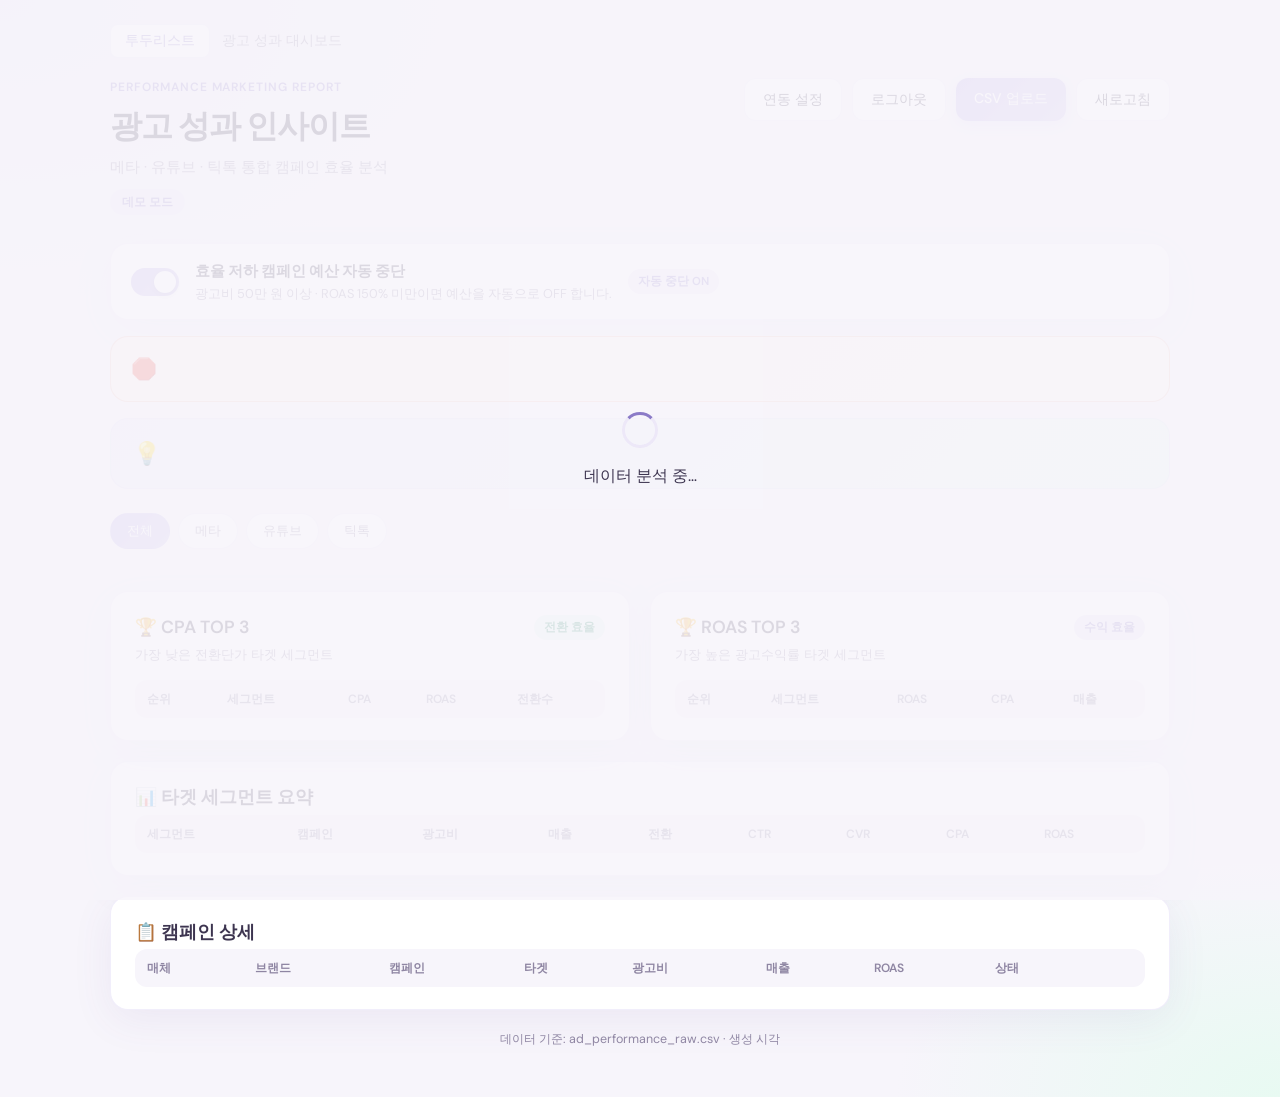
==== ads.html @ 31df9a45 "Add team-internal deployment: auth, single-server hosting, scheduler - Team password login and sessi" ====
<!DOCTYPE html>
<html lang="ko">
<head>
  <meta charset="UTF-8">
  <meta name="viewport" content="width=device-width, initial-scale=1.0">
  <title>광고 성과 대시보드</title>
  <link rel="preconnect" href="https://fonts.googleapis.com">
  <link rel="preconnect" href="https://fonts.gstatic.com" crossorigin>
  <link href="https://fonts.googleapis.com/css2?family=DM+Sans:ital,opsz,wght@0,9..40,400;0,9..40,500;0,9..40,600;0,9..40,700;1,9..40,400&display=swap" rel="stylesheet">
  <link rel="stylesheet" href="nav.css">
  <link rel="stylesheet" href="ads.css">
</head>
<body>
  <div class="dashboard">
    <nav class="top-nav">
      <a href="index.html" class="nav-link">투두리스트</a>
      <span class="nav-current">광고 성과 대시보드</span>
    </nav>

    <header class="dash-header">
      <div>
        <p class="eyebrow">Performance Marketing Report</p>
        <h1>광고 성과 인사이트</h1>
        <p class="subtitle">메타 · 유튜브 · 틱톡 통합 캠페인 효율 분석</p>
        <p class="mode-badge" id="mode-badge">데모 모드</p>
      </div>
      <div class="header-actions">
        <a href="connect.html" class="refresh-btn connect-link">연동 설정</a>
        <button type="button" class="refresh-btn" id="logout-btn">로그아웃</button>
        <label class="upload-btn">
          CSV 업로드
          <input type="file" id="csv-upload" accept=".csv" hidden>
        </label>
        <button type="button" class="refresh-btn" id="refresh-btn">새로고침</button>
      </div>
    </header>

    <section class="auto-cutoff-bar">
      <label class="toggle" title="효율 저하 캠페인 예산 자동 중단">
        <input type="checkbox" id="auto-cutoff-toggle" checked>
        <span class="toggle-slider"></span>
      </label>
      <div class="auto-cutoff-copy">
        <strong>효율 저하 캠페인 예산 자동 중단</strong>
        <p>광고비 50만 원 이상 · ROAS 150% 미만이면 예산을 자동으로 OFF 합니다.</p>
      </div>
      <span class="badge badge-accent" id="auto-cutoff-status">자동 중단 ON</span>
    </section>

    <section class="auto-pause-banner" id="auto-pause-banner" hidden>
      <span class="auto-pause-icon">🛑</span>
      <div>
        <strong id="auto-pause-title"></strong>
        <p id="auto-pause-desc"></p>
      </div>
    </section>

    <section class="summary-banner" id="summary-banner" hidden>
      <span class="summary-icon">💡</span>
      <p id="summary-text"></p>
    </section>

    <section class="platform-filters" id="platform-filters">
      <button class="platform-btn active" data-platform="all">전체</button>
      <button class="platform-btn" data-platform="meta">메타</button>
      <button class="platform-btn" data-platform="youtube">유튜브</button>
      <button class="platform-btn" data-platform="tiktok">틱톡</button>
    </section>

    <section class="kpi-grid" id="kpi-grid"></section>

    <section class="panel warning-panel" id="warning-panel" hidden>
      <div class="panel-head">
        <h2>⚠️ 예산 낭비 경고</h2>
        <span class="badge badge-warn" id="warning-count"></span>
      </div>
      <p class="panel-desc">광고비 50만 원 이상 · ROAS 150% 미만 캠페인</p>
      <div class="table-wrap">
        <table id="warning-table">
          <thead>
            <tr>
              <th>매체</th>
              <th>브랜드</th>
              <th>캠페인</th>
              <th>타겟</th>
              <th>광고비</th>
              <th>ROAS</th>
              <th>상태</th>
            </tr>
          </thead>
          <tbody></tbody>
        </table>
      </div>
    </section>

    <div class="two-col">
      <section class="panel">
        <div class="panel-head">
          <h2>🏆 CPA TOP 3</h2>
          <span class="badge badge-mint">전환 효율</span>
        </div>
        <p class="panel-desc">가장 낮은 전환단가 타겟 세그먼트</p>
        <div class="table-wrap">
          <table id="top-cpa-table">
            <thead>
              <tr>
                <th>순위</th>
                <th>세그먼트</th>
                <th>CPA</th>
                <th>ROAS</th>
                <th>전환수</th>
              </tr>
            </thead>
            <tbody></tbody>
          </table>
        </div>
      </section>

      <section class="panel">
        <div class="panel-head">
          <h2>🏆 ROAS TOP 3</h2>
          <span class="badge badge-accent">수익 효율</span>
        </div>
        <p class="panel-desc">가장 높은 광고수익률 타겟 세그먼트</p>
        <div class="table-wrap">
          <table id="top-roas-table">
            <thead>
              <tr>
                <th>순위</th>
                <th>세그먼트</th>
                <th>ROAS</th>
                <th>CPA</th>
                <th>매출</th>
              </tr>
            </thead>
            <tbody></tbody>
          </table>
        </div>
      </section>
    </div>

    <section class="panel">
      <div class="panel-head">
        <h2>📊 타겟 세그먼트 요약</h2>
      </div>
      <div class="table-wrap">
        <table id="segment-table">
          <thead>
            <tr>
              <th>세그먼트</th>
              <th>캠페인</th>
              <th>광고비</th>
              <th>매출</th>
              <th>전환</th>
              <th>CTR</th>
              <th>CVR</th>
              <th>CPA</th>
              <th>ROAS</th>
            </tr>
          </thead>
          <tbody></tbody>
        </table>
      </div>
    </section>

    <section class="panel">
      <div class="panel-head">
        <h2>📋 캠페인 상세</h2>
        <span class="panel-meta" id="campaign-count"></span>
      </div>
      <div class="table-wrap">
        <table id="campaign-table">
          <thead>
            <tr>
              <th>매체</th>
              <th>브랜드</th>
              <th>캠페인</th>
              <th>타겟</th>
              <th>광고비</th>
              <th>매출</th>
              <th>ROAS</th>
              <th>상태</th>
              <th></th>
            </tr>
          </thead>
          <tbody></tbody>
        </table>
      </div>
    </section>

    <footer class="dash-footer">
      <p>데이터 기준: <span id="data-source">ad_performance_raw.csv</span> · 생성 시각 <span id="generated-at"></span></p>
    </footer>
  </div>

  <div class="loading" id="loading">
    <div class="spinner"></div>
    <p>데이터 분석 중…</p>
  </div>

  <script src="team-auth.js"></script>
  <script src="ads.js"></script>
</body>
</html>
---- nav.css ----
.top-nav {
  display: flex;
  align-items: center;
  gap: 12px;
  margin-bottom: 20px;
  font-size: 0.85rem;
}

.nav-link {
  color: #8b7bc7;
  text-decoration: none;
  padding: 6px 14px;
  border-radius: 8px;
  background: #ffffff;
  border: 1px solid rgba(184, 169, 232, 0.22);
  transition: background 0.2s;
  white-space: nowrap;
}

.nav-link:hover {
  background: #ede8f8;
}

.nav-current {
  color: #8f86a3;
  white-space: nowrap;
}
---- ads.css ----
*,
*::before,
*::after {
  box-sizing: border-box;
  margin: 0;
  padding: 0;
}

:root {
  --bg: #f7f5fb;
  --surface: #ffffff;
  --text: #3d3550;
  --text-muted: #8f86a3;
  --accent: #b8a9e8;
  --accent-deep: #8b7bc7;
  --accent-soft: #ede8f8;
  --mint: #7fd4b0;
  --mint-soft: #e8faf2;
  --rose: #e8a0b4;
  --rose-soft: #fdf0f4;
  --peach: #ffc9a8;
  --warn: #e07a5f;
  --warn-soft: #fff0eb;
  --border: rgba(184, 169, 232, 0.2);
  --shadow: 0 10px 40px rgba(100, 80, 150, 0.08);
  --radius: 18px;
  --radius-sm: 12px;
}

body {
  font-family: "DM Sans", system-ui, sans-serif;
  background: var(--bg);
  background-image:
    radial-gradient(ellipse 70% 50% at 0% 0%, var(--accent-soft) 0%, transparent 55%),
    radial-gradient(ellipse 60% 45% at 100% 100%, var(--mint-soft) 0%, transparent 50%);
  color: var(--text);
  min-height: 100dvh;
  line-height: 1.5;
}

.dashboard {
  max-width: 1100px;
  margin: 0 auto;
  padding: 24px 20px 48px;
}

.dash-header {
  display: flex;
  align-items: flex-start;
  justify-content: space-between;
  gap: 20px;
  margin-bottom: 28px;
  flex-wrap: wrap;
}

.eyebrow {
  font-size: 0.75rem;
  font-weight: 600;
  letter-spacing: 0.08em;
  text-transform: uppercase;
  color: var(--accent-deep);
  margin-bottom: 6px;
}

.dash-header h1 {
  font-size: 2rem;
  font-weight: 700;
  letter-spacing: -0.03em;
}

.subtitle {
  margin-top: 6px;
  color: var(--text-muted);
  font-size: 0.95rem;
}

.mode-badge {
  display: inline-block;
  margin-top: 10px;
  font-size: 0.75rem;
  font-weight: 600;
  padding: 4px 12px;
  border-radius: 20px;
  background: var(--accent-soft);
  color: var(--accent-deep);
}

.mode-badge.live {
  background: var(--mint-soft);
  color: #2d8f6a;
}

.platform-filters {
  display: flex;
  gap: 8px;
  flex-wrap: wrap;
  margin-bottom: 18px;
}

.platform-btn {
  padding: 8px 16px;
  border: 1px solid var(--border);
  border-radius: 20px;
  background: var(--surface);
  font-family: inherit;
  font-size: 0.82rem;
  font-weight: 500;
  color: var(--text-muted);
  cursor: pointer;
  transition: all 0.2s;
}

.platform-btn:hover {
  border-color: var(--accent);
  color: var(--text);
}

.platform-btn.active {
  background: linear-gradient(135deg, var(--accent) 0%, #c9bdf0 100%);
  color: #fff;
  border-color: transparent;
}

.platform-tag {
  display: inline-block;
  font-size: 0.7rem;
  font-weight: 600;
  padding: 3px 8px;
  border-radius: 6px;
  white-space: nowrap;
}

.platform-tag.meta { background: #e8f0ff; color: #4267b2; }
.platform-tag.youtube { background: #ffe8e8; color: #cc0000; }
.platform-tag.tiktok { background: #f0f0f0; color: #010101; }

.header-actions {
  display: flex;
  gap: 10px;
  flex-shrink: 0;
}

.upload-btn,
.refresh-btn {
  padding: 10px 18px;
  border-radius: var(--radius-sm);
  font-family: inherit;
  font-size: 0.875rem;
  font-weight: 500;
  cursor: pointer;
  border: 1px solid var(--border);
  transition: transform 0.2s, box-shadow 0.2s;
}

.upload-btn {
  background: linear-gradient(135deg, var(--accent) 0%, #c9bdf0 100%);
  color: #fff;
  border: none;
  box-shadow: 0 4px 14px rgba(184, 169, 232, 0.35);
}

.refresh-btn {
  background: var(--surface);
  color: var(--text);
}

.connect-link {
  text-decoration: none;
  display: inline-flex;
  align-items: center;
}

.upload-btn:hover,
.refresh-btn:hover {
  transform: translateY(-1px);
}

.auto-cutoff-bar {
  display: flex;
  align-items: center;
  gap: 16px;
  background: var(--surface);
  border: 1px solid var(--border);
  border-radius: var(--radius);
  padding: 16px 20px;
  margin-bottom: 16px;
  box-shadow: var(--shadow);
  flex-wrap: wrap;
}

.auto-cutoff-copy strong {
  display: block;
  font-size: 0.92rem;
  margin-bottom: 2px;
}

.auto-cutoff-copy p {
  font-size: 0.8rem;
  color: var(--text-muted);
}

.toggle {
  position: relative;
  display: inline-block;
  width: 48px;
  height: 28px;
  flex-shrink: 0;
}

.toggle input {
  opacity: 0;
  width: 0;
  height: 0;
}

.toggle-slider {
  position: absolute;
  inset: 0;
  background: #d8d2e8;
  border-radius: 28px;
  cursor: pointer;
  transition: background 0.2s;
}

.toggle-slider::before {
  content: "";
  position: absolute;
  width: 22px;
  height: 22px;
  left: 3px;
  bottom: 3px;
  background: #fff;
  border-radius: 50%;
  transition: transform 0.2s;
  box-shadow: 0 2px 6px rgba(0, 0, 0, 0.12);
}

.toggle input:checked + .toggle-slider {
  background: linear-gradient(135deg, var(--accent) 0%, #c9bdf0 100%);
}

.toggle input:checked + .toggle-slider::before {
  transform: translateX(20px);
}

.auto-pause-banner {
  display: flex;
  align-items: flex-start;
  gap: 14px;
  background: linear-gradient(135deg, var(--warn-soft) 0%, #fff8f5 100%);
  border: 1px solid rgba(224, 122, 95, 0.35);
  border-radius: var(--radius);
  padding: 16px 20px;
  margin-bottom: 16px;
}

.auto-pause-icon {
  font-size: 1.3rem;
  flex-shrink: 0;
}

.auto-pause-banner strong {
  display: block;
  font-size: 0.92rem;
  color: var(--warn);
  margin-bottom: 4px;
}

.auto-pause-banner p {
  font-size: 0.82rem;
  color: var(--text-muted);
}

.auto-pause-banner--ok {
  background: linear-gradient(135deg, var(--mint-soft) 0%, #f5fffb 100%);
  border-color: rgba(127, 212, 176, 0.4);
}

.auto-pause-banner--ok strong {
  color: #2d8f6a;
}

.auto-pause-banner--off {
  background: var(--surface);
  border-color: var(--border);
}

.auto-pause-banner--off strong {
  color: var(--text-muted);
}

.status-badge {
  display: inline-block;
  font-size: 0.72rem;
  font-weight: 600;
  padding: 4px 10px;
  border-radius: 20px;
  white-space: nowrap;
}

.status-badge.active {
  background: var(--mint-soft);
  color: #2d8f6a;
}

.status-badge.paused {
  background: var(--warn-soft);
  color: var(--warn);
}

tr.row-paused {
  opacity: 0.72;
  background: rgba(255, 240, 235, 0.5);
}

tr.row-paused td {
  text-decoration: line-through;
  text-decoration-color: rgba(224, 122, 95, 0.4);
}

tr.row-paused td:last-child,
tr.row-paused td:nth-last-child(2) {
  text-decoration: none;
}

.resume-btn {
  padding: 5px 10px;
  border: 1px solid var(--border);
  border-radius: 8px;
  background: var(--surface);
  font-family: inherit;
  font-size: 0.72rem;
  color: var(--accent-deep);
  cursor: pointer;
  white-space: nowrap;
}

.resume-btn:hover {
  background: var(--accent-soft);
}

.kpi-sub {
  font-size: 0.72rem;
  color: var(--text-muted);
  margin-top: 4px;
  font-weight: 400;
}

.summary-banner {
  display: flex;
  align-items: flex-start;
  gap: 14px;
  background: linear-gradient(135deg, var(--accent-soft) 0%, var(--mint-soft) 100%);
  border: 1px solid var(--border);
  border-radius: var(--radius);
  padding: 18px 22px;
  margin-bottom: 24px;
}

.summary-icon {
  font-size: 1.4rem;
  flex-shrink: 0;
}

#summary-text {
  font-size: 0.95rem;
  font-weight: 500;
}

.kpi-grid {
  display: grid;
  grid-template-columns: repeat(auto-fit, minmax(200px, 1fr));
  gap: 14px;
  margin-bottom: 24px;
}

.kpi-card {
  background: var(--surface);
  border: 1px solid var(--border);
  border-radius: var(--radius);
  padding: 20px 22px;
  box-shadow: var(--shadow);
}

.kpi-label {
  font-size: 0.8rem;
  color: var(--text-muted);
  margin-bottom: 6px;
}

.kpi-value {
  font-size: 1.55rem;
  font-weight: 700;
  letter-spacing: -0.02em;
}

.kpi-card.accent .kpi-value { color: var(--accent-deep); }
.kpi-card.mint .kpi-value { color: #3da882; }
.kpi-card.rose .kpi-value { color: #c76b85; }

.panel {
  background: var(--surface);
  border: 1px solid var(--border);
  border-radius: var(--radius);
  padding: 22px 24px;
  margin-bottom: 20px;
  box-shadow: var(--shadow);
}

.warning-panel {
  border-color: rgba(224, 122, 95, 0.3);
  background: linear-gradient(180deg, var(--warn-soft) 0%, var(--surface) 40%);
}

.panel-head {
  display: flex;
  align-items: center;
  justify-content: space-between;
  gap: 12px;
  margin-bottom: 4px;
}

.panel-head h2 {
  font-size: 1.1rem;
  font-weight: 600;
}

.panel-desc {
  font-size: 0.82rem;
  color: var(--text-muted);
  margin-bottom: 16px;
}

.panel-meta {
  font-size: 0.8rem;
  color: var(--text-muted);
}

.badge {
  font-size: 0.72rem;
  font-weight: 600;
  padding: 4px 10px;
  border-radius: 20px;
}

.badge-warn {
  background: var(--warn-soft);
  color: var(--warn);
}

.badge-mint {
  background: var(--mint-soft);
  color: #2d8f6a;
}

.badge-accent {
  background: var(--accent-soft);
  color: var(--accent-deep);
}

.two-col {
  display: grid;
  grid-template-columns: 1fr 1fr;
  gap: 20px;
}

.table-wrap {
  overflow-x: auto;
  border-radius: var(--radius-sm);
}

table {
  width: 100%;
  border-collapse: collapse;
  font-size: 0.85rem;
}

thead th {
  text-align: left;
  padding: 10px 12px;
  background: var(--bg);
  color: var(--text-muted);
  font-weight: 600;
  font-size: 0.75rem;
  white-space: nowrap;
}

tbody td {
  padding: 11px 12px;
  border-top: 1px solid var(--border);
  white-space: nowrap;
}

tbody tr:hover {
  background: rgba(237, 232, 248, 0.35);
}

.rank {
  display: inline-flex;
  align-items: center;
  justify-content: center;
  width: 24px;
  height: 24px;
  border-radius: 6px;
  background: var(--accent-soft);
  font-weight: 700;
  font-size: 0.75rem;
  color: var(--accent-deep);
}

.rank.gold { background: #fff3d4; color: #b8860b; }
.rank.silver { background: #f0f0f5; color: #6b6b80; }
.rank.bronze { background: #fde8dc; color: #c4785a; }

.roas-low {
  color: var(--warn);
  font-weight: 600;
}

.roas-high {
  color: #2d8f6a;
  font-weight: 600;
}

.dash-footer {
  text-align: center;
  margin-top: 12px;
  font-size: 0.78rem;
  color: var(--text-muted);
}

.loading {
  position: fixed;
  inset: 0;
  background: rgba(247, 245, 251, 0.85);
  display: flex;
  flex-direction: column;
  align-items: center;
  justify-content: center;
  gap: 16px;
  z-index: 100;
  transition: opacity 0.3s;
}

.loading.hidden {
  opacity: 0;
  pointer-events: none;
}

.spinner {
  width: 36px;
  height: 36px;
  border: 3px solid var(--accent-soft);
  border-top-color: var(--accent-deep);
  border-radius: 50%;
  animation: spin 0.8s linear infinite;
}

@keyframes spin {
  to { transform: rotate(360deg); }
}

@media (max-width: 768px) {
  .two-col {
    grid-template-columns: 1fr;
  }

  .dash-header h1 {
    font-size: 1.6rem;
  }
}
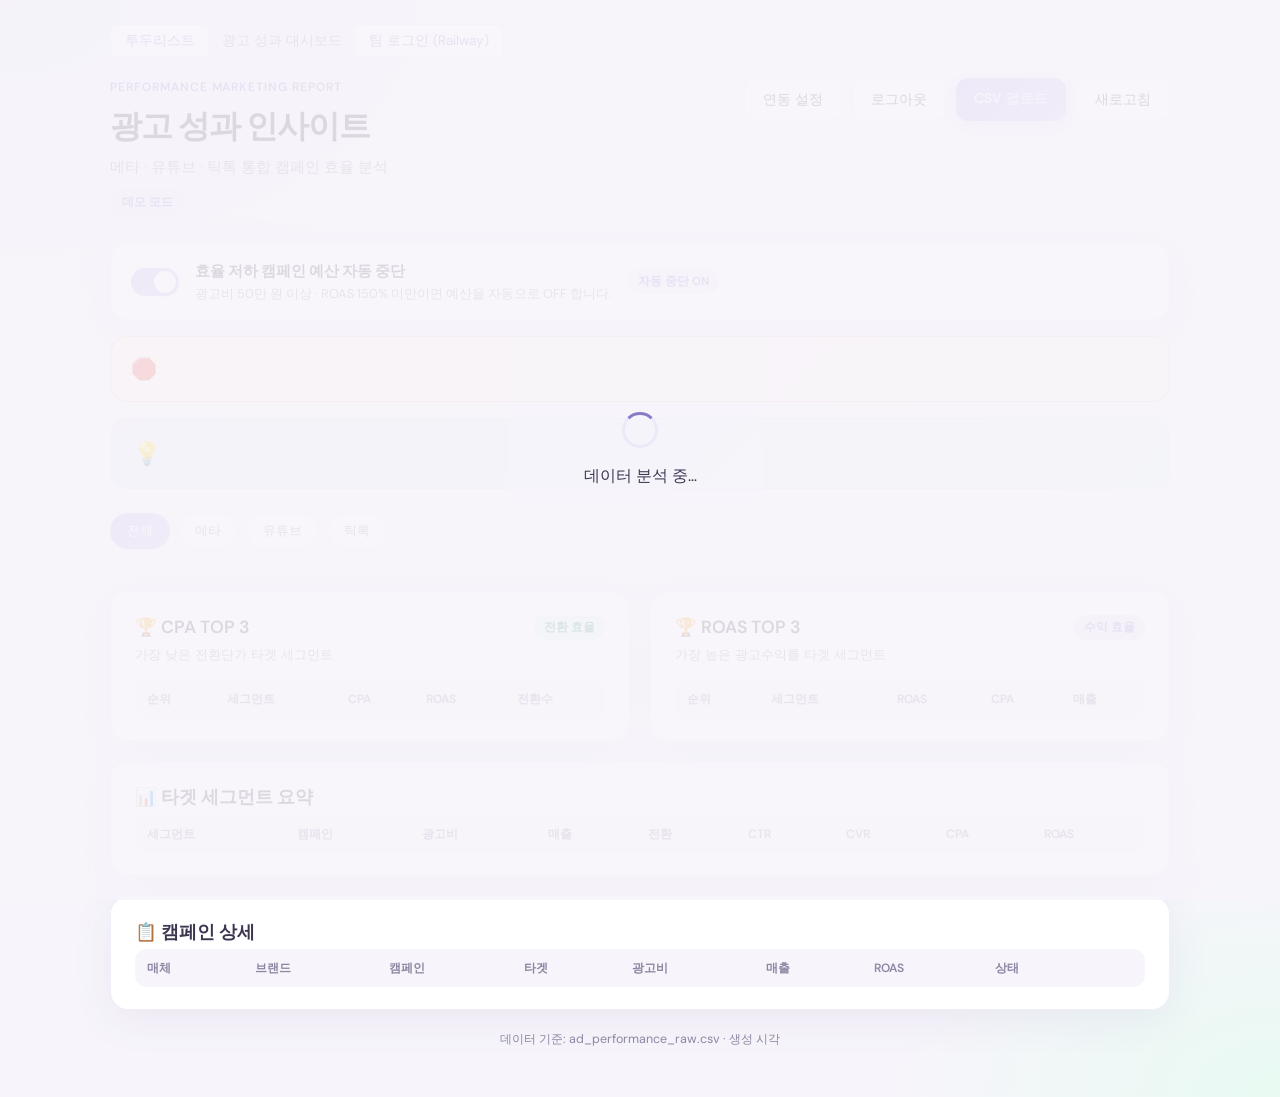
==== commit ffd50773: "Fix blank dashboard on static hosting and link to Railway team app" ====
--- a/ads.html
+++ b/ads.html
@@ -15,6 +15,7 @@
     <nav class="top-nav">
       <a href="index.html" class="nav-link">투두리스트</a>
       <span class="nav-current">광고 성과 대시보드</span>
+      <a href="https://my-grok-app-production.up.railway.app/login.html" class="nav-link" id="team-app-link">팀 로그인 (Railway)</a>
     </nav>
 
     <header class="dash-header">
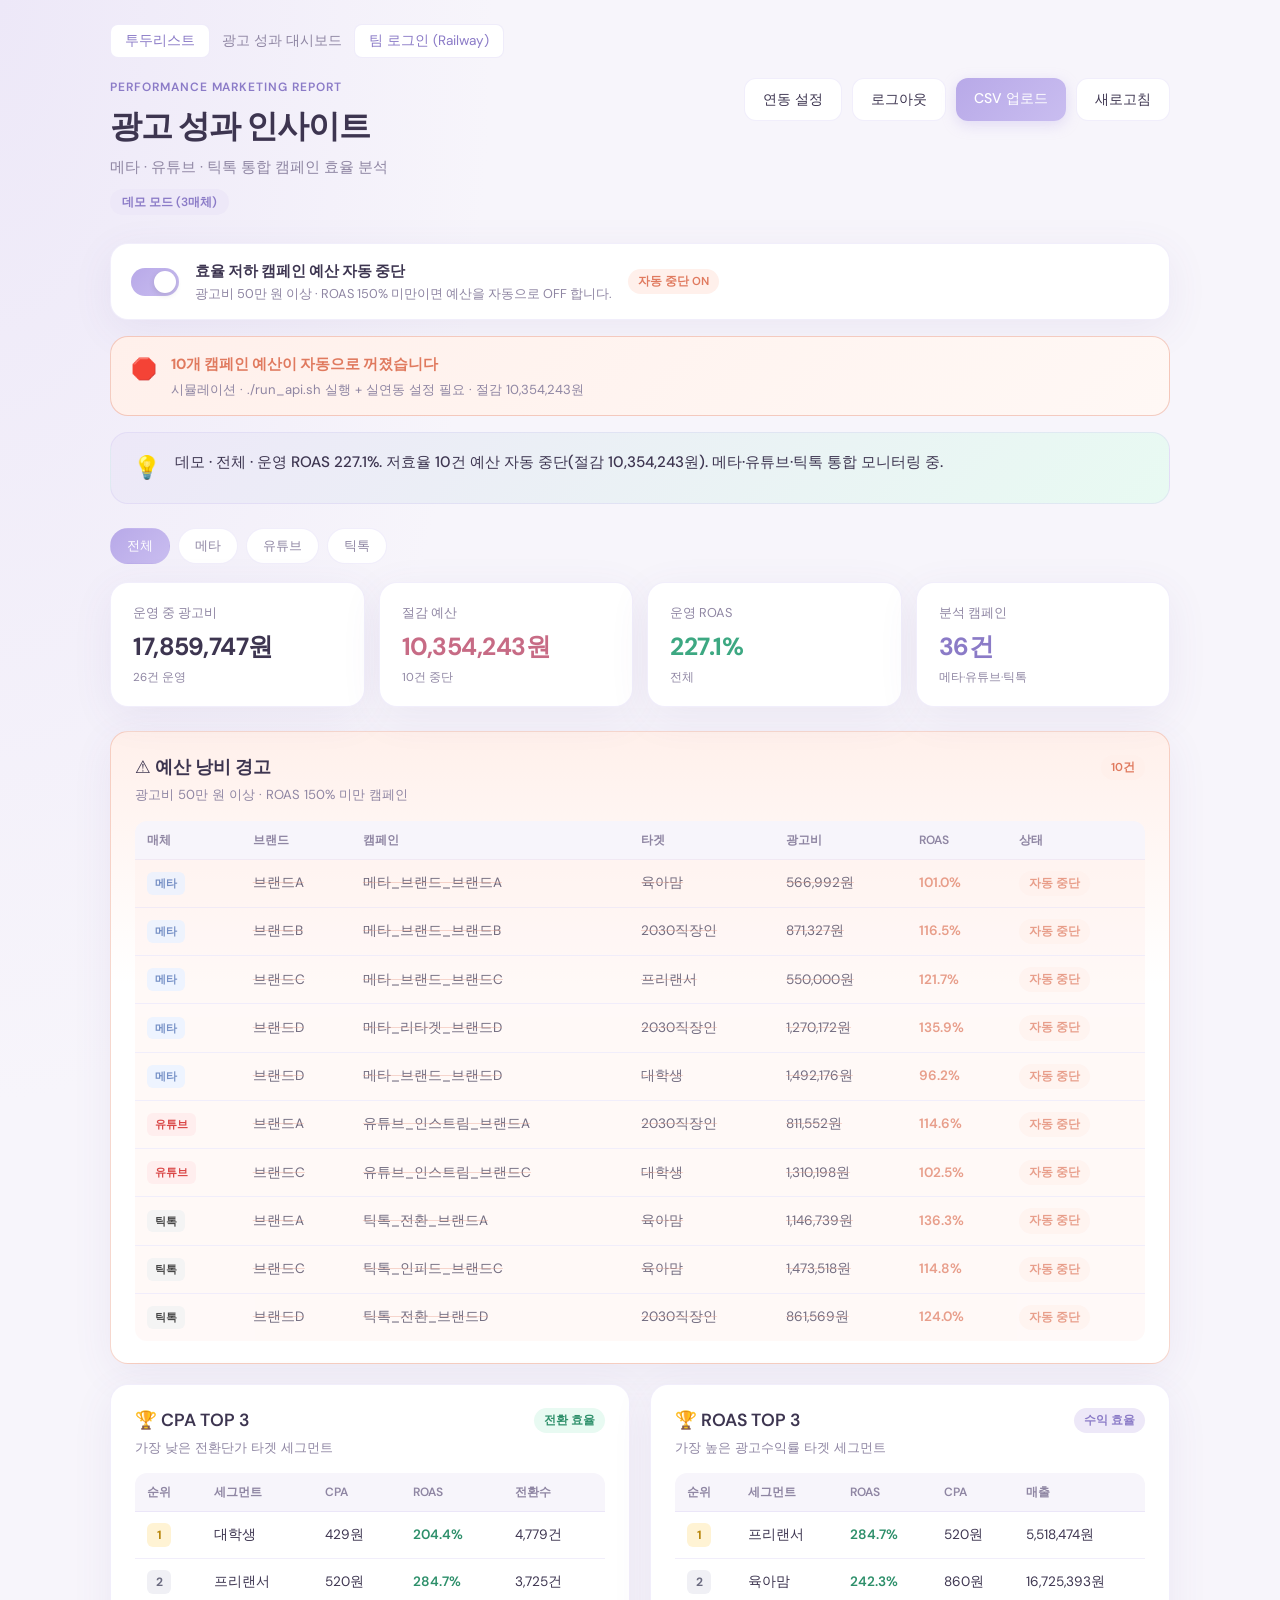
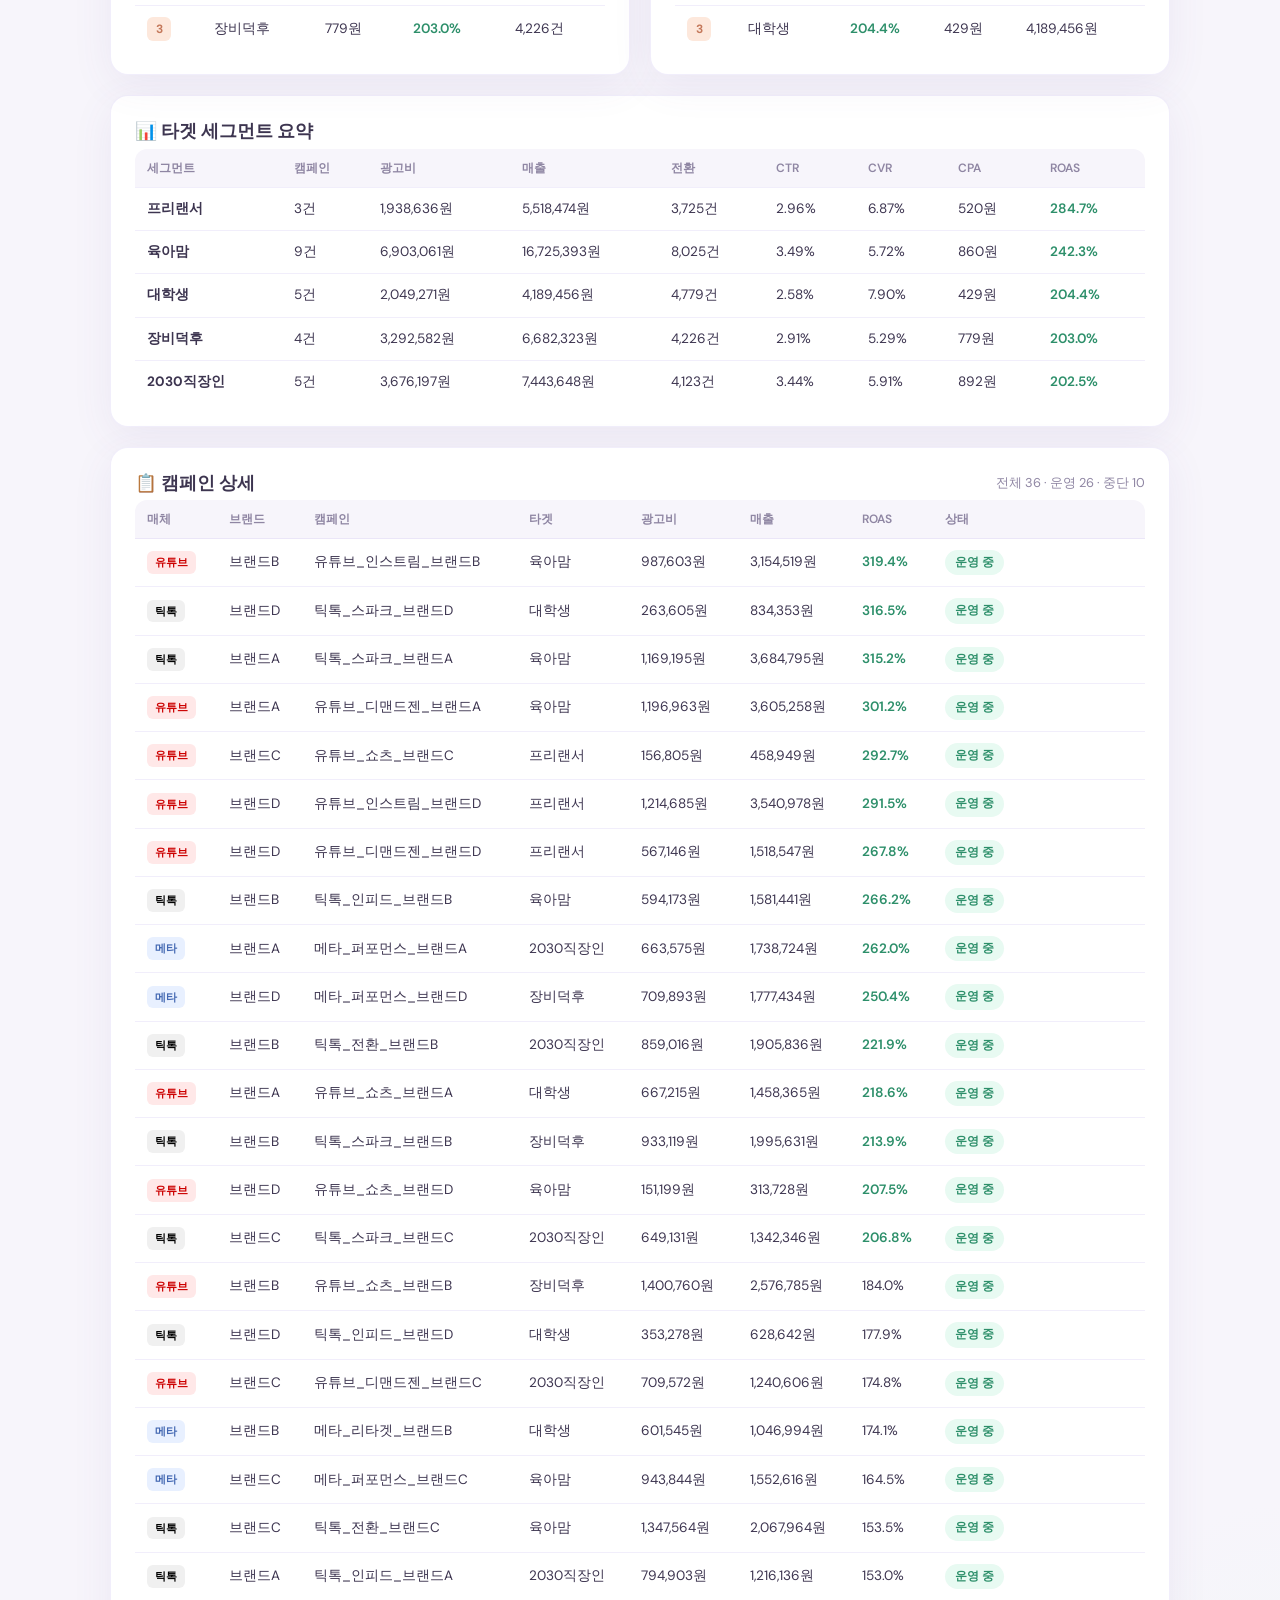
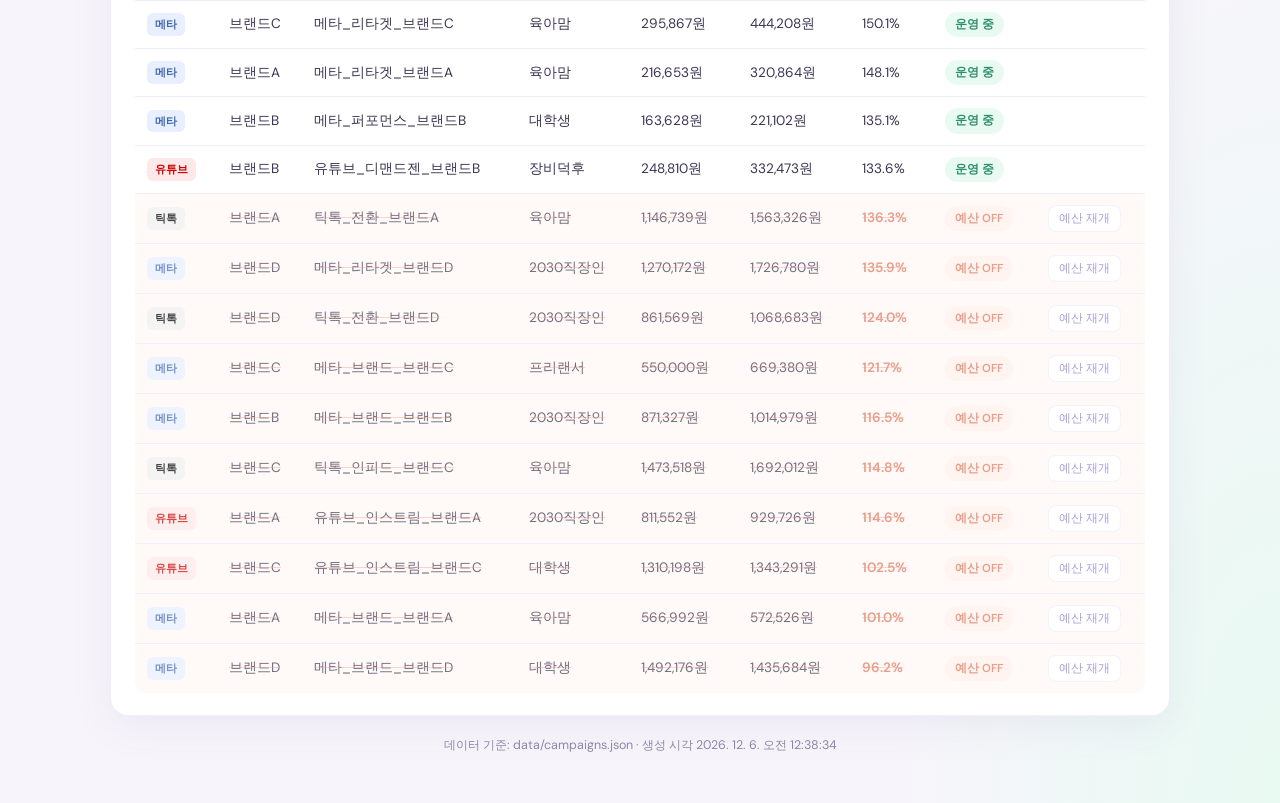
==== commit b1ba553d: "fix(ads): move event listener attachments inside init() after setupElements() Prevents 'Cannot read " ====
--- a/ads.html
+++ b/ads.html
@@ -199,7 +199,7 @@
     <p>데이터 분석 중…</p>
   </div>
 
-  <script src="team-auth.js"></script>
-  <script src="ads.js"></script>
+  <script src="team-auth.js?v=4"></script>
+  <script src="ads.js?v=4"></script>
 </body>
 </html>
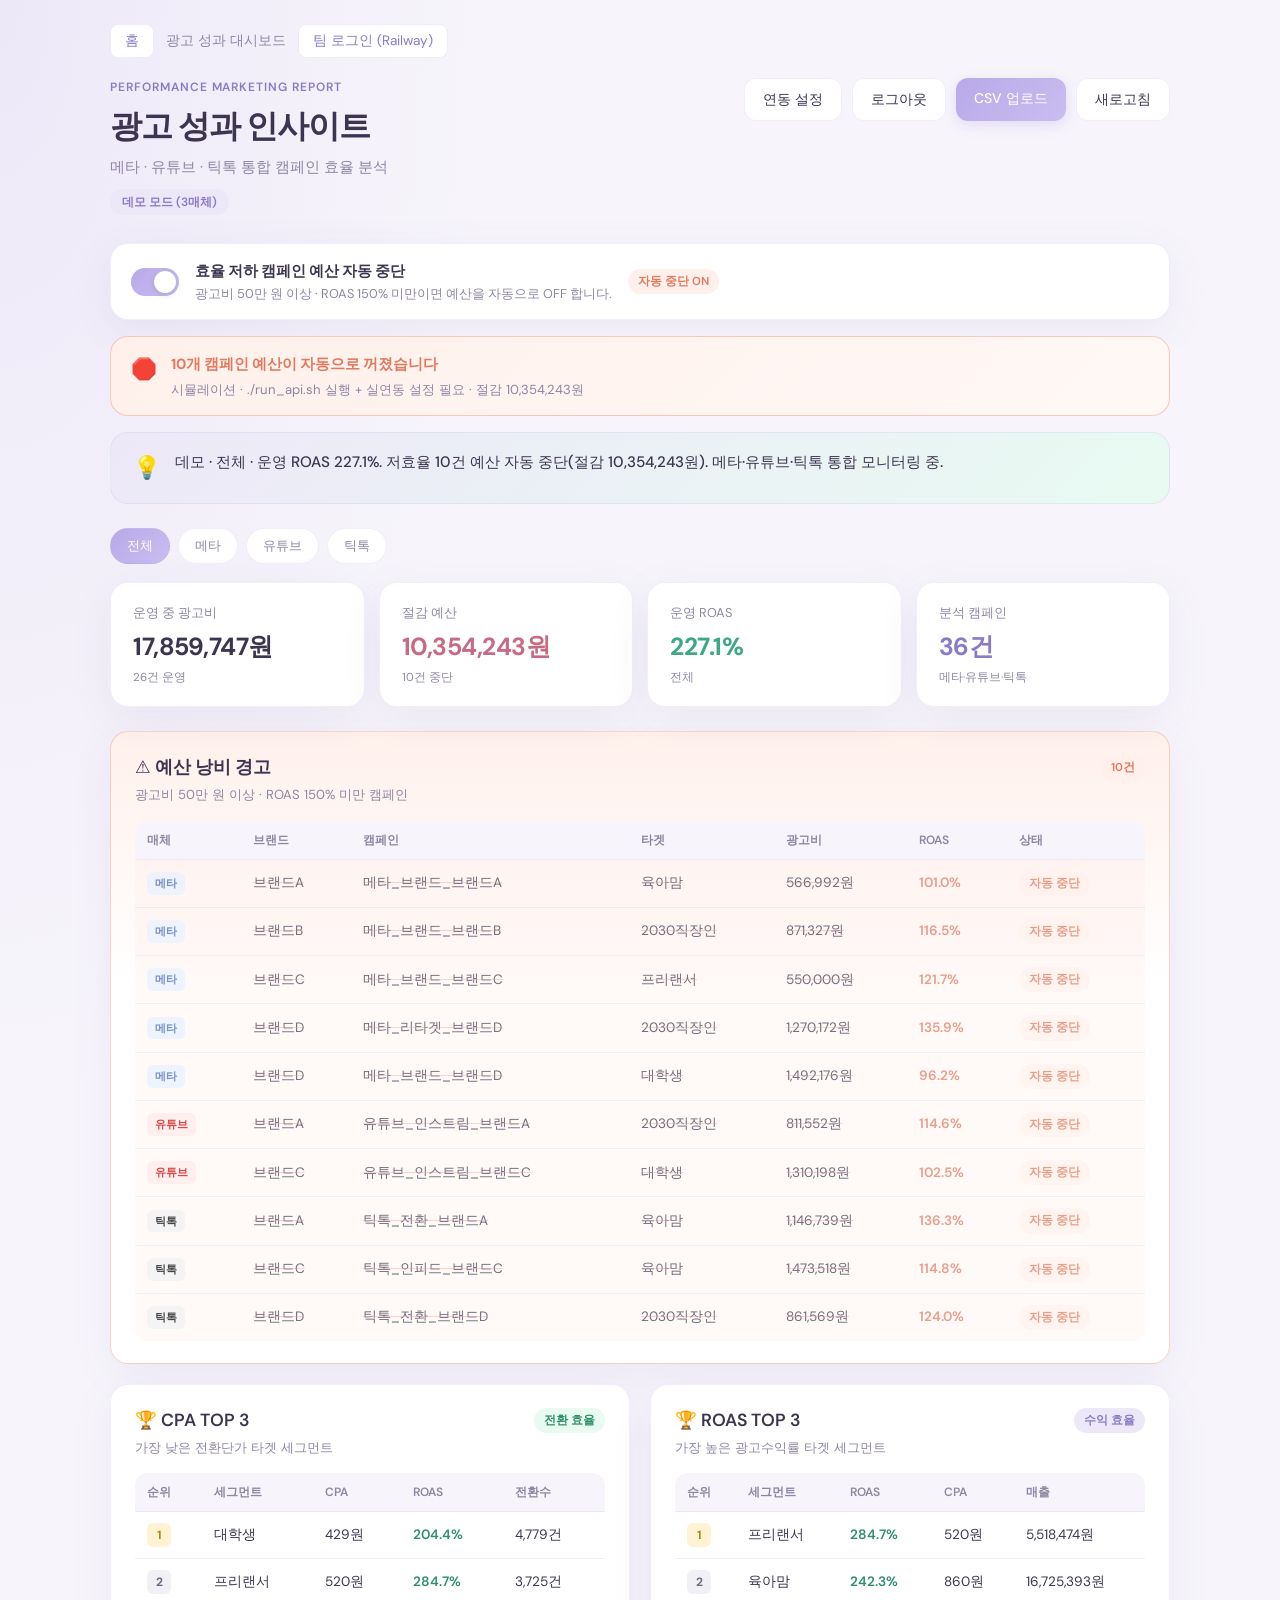
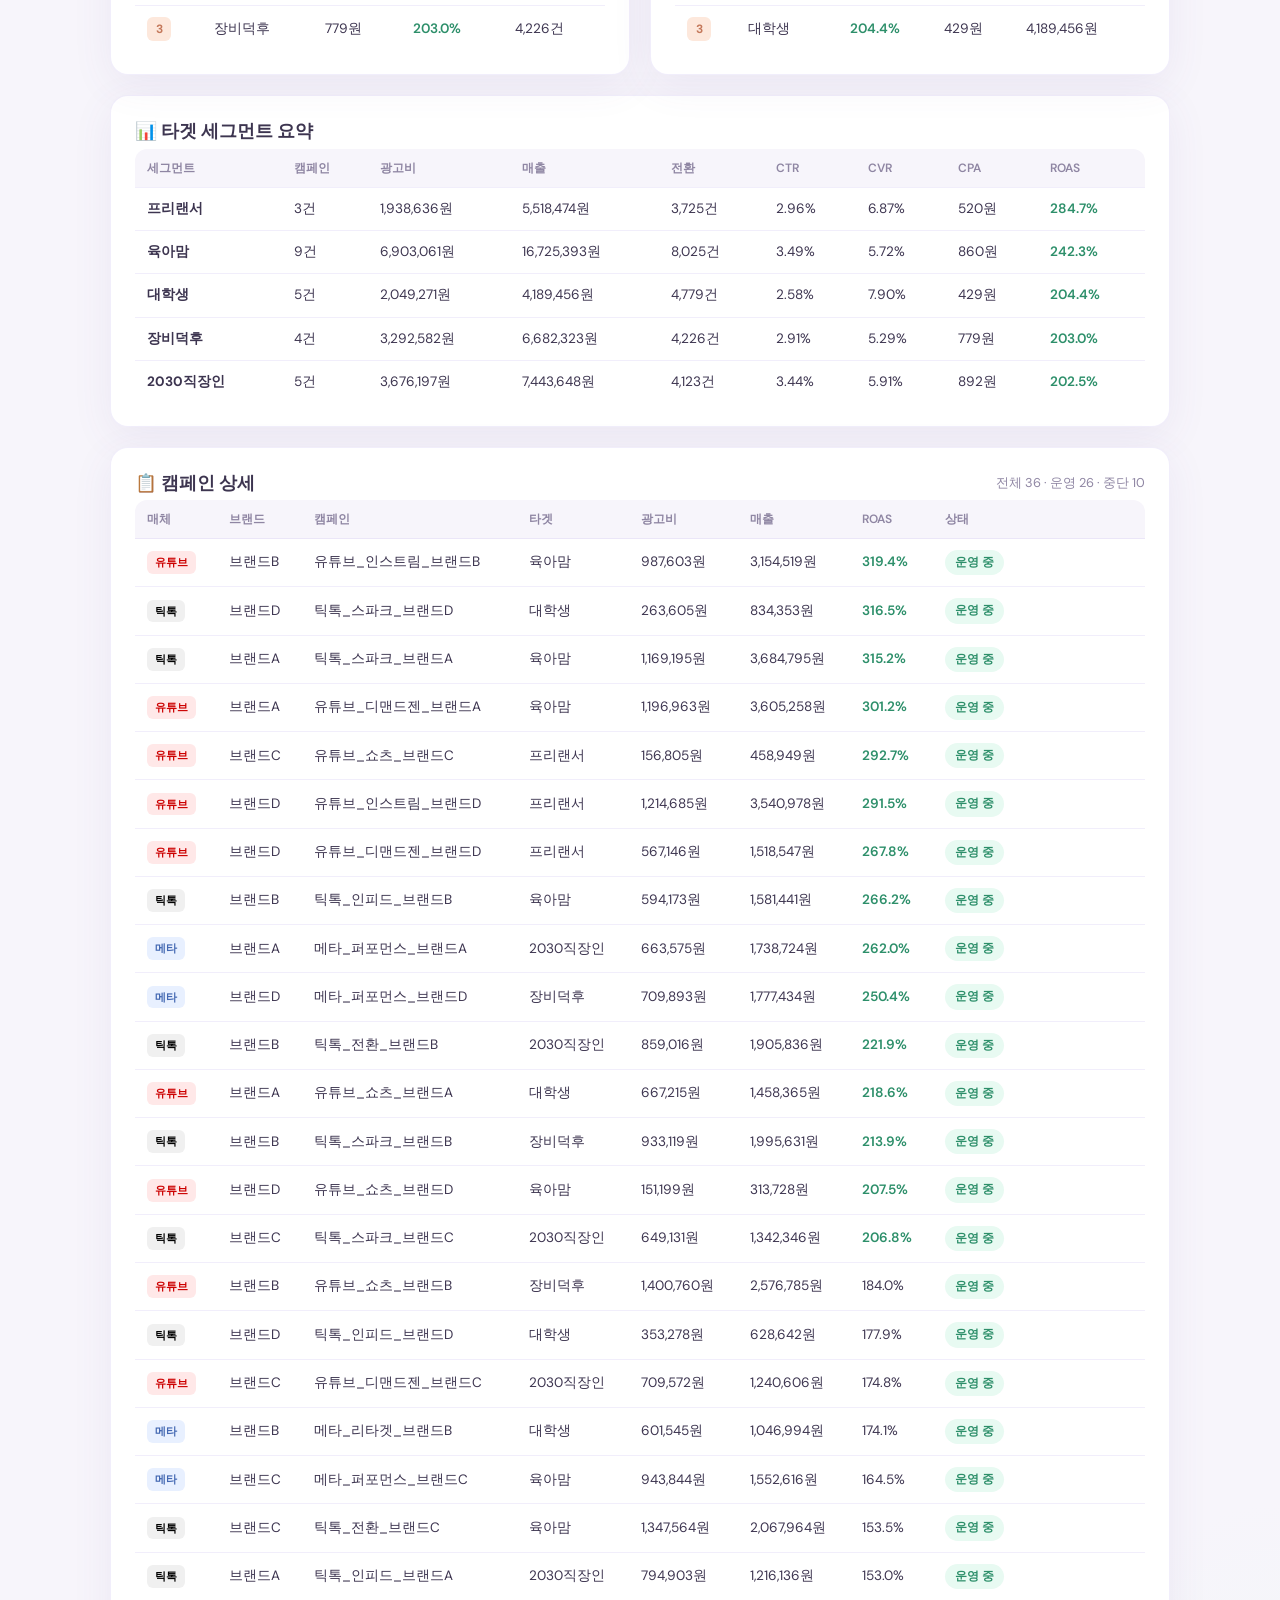
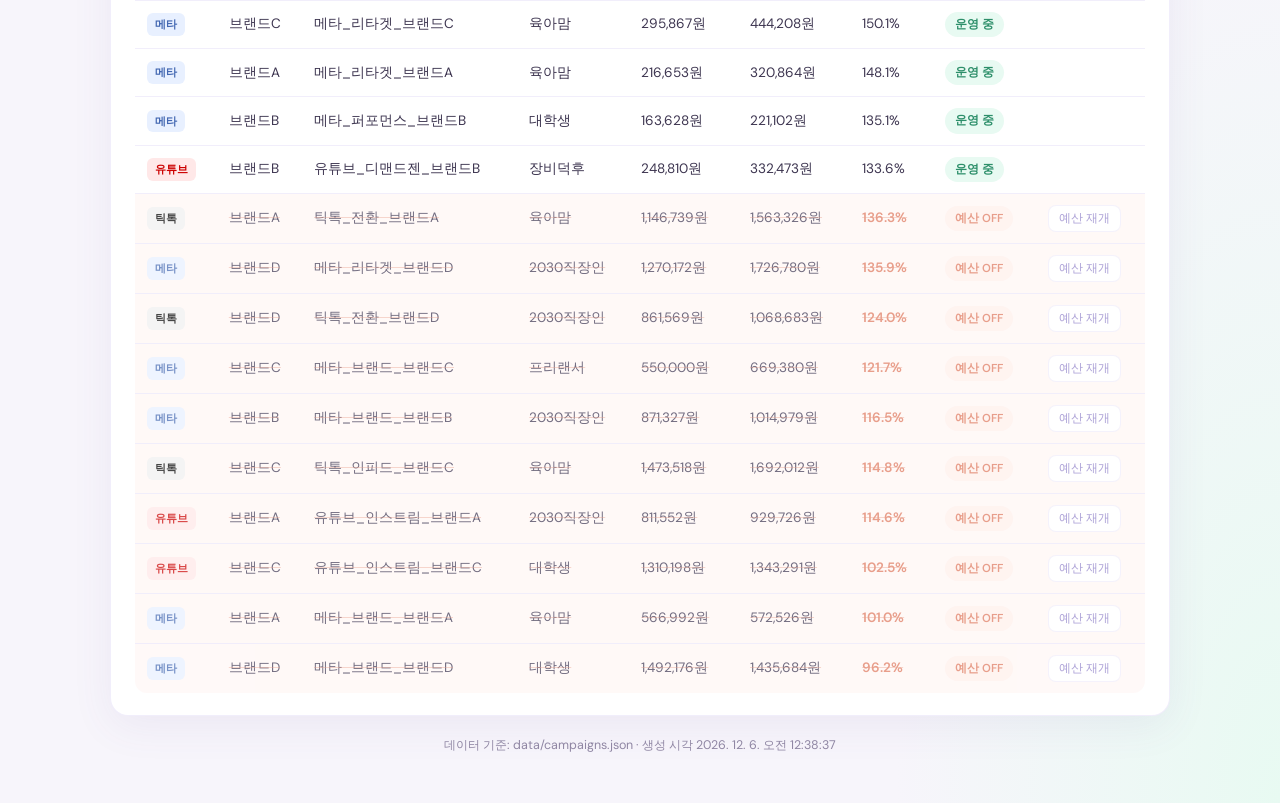
==== commit 03abb72f: "fix(nav): change '투두리스트' link label to '홈' in ads.html nav for consistency The index.html is now the" ====
--- a/ads.html
+++ b/ads.html
@@ -13,7 +13,7 @@
 <body>
   <div class="dashboard">
     <nav class="top-nav">
-      <a href="index.html" class="nav-link">투두리스트</a>
+      <a href="index.html" class="nav-link">홈</a>
       <span class="nav-current">광고 성과 대시보드</span>
       <a href="https://my-grok-app-production.up.railway.app/login.html" class="nav-link" id="team-app-link">팀 로그인 (Railway)</a>
     </nav>
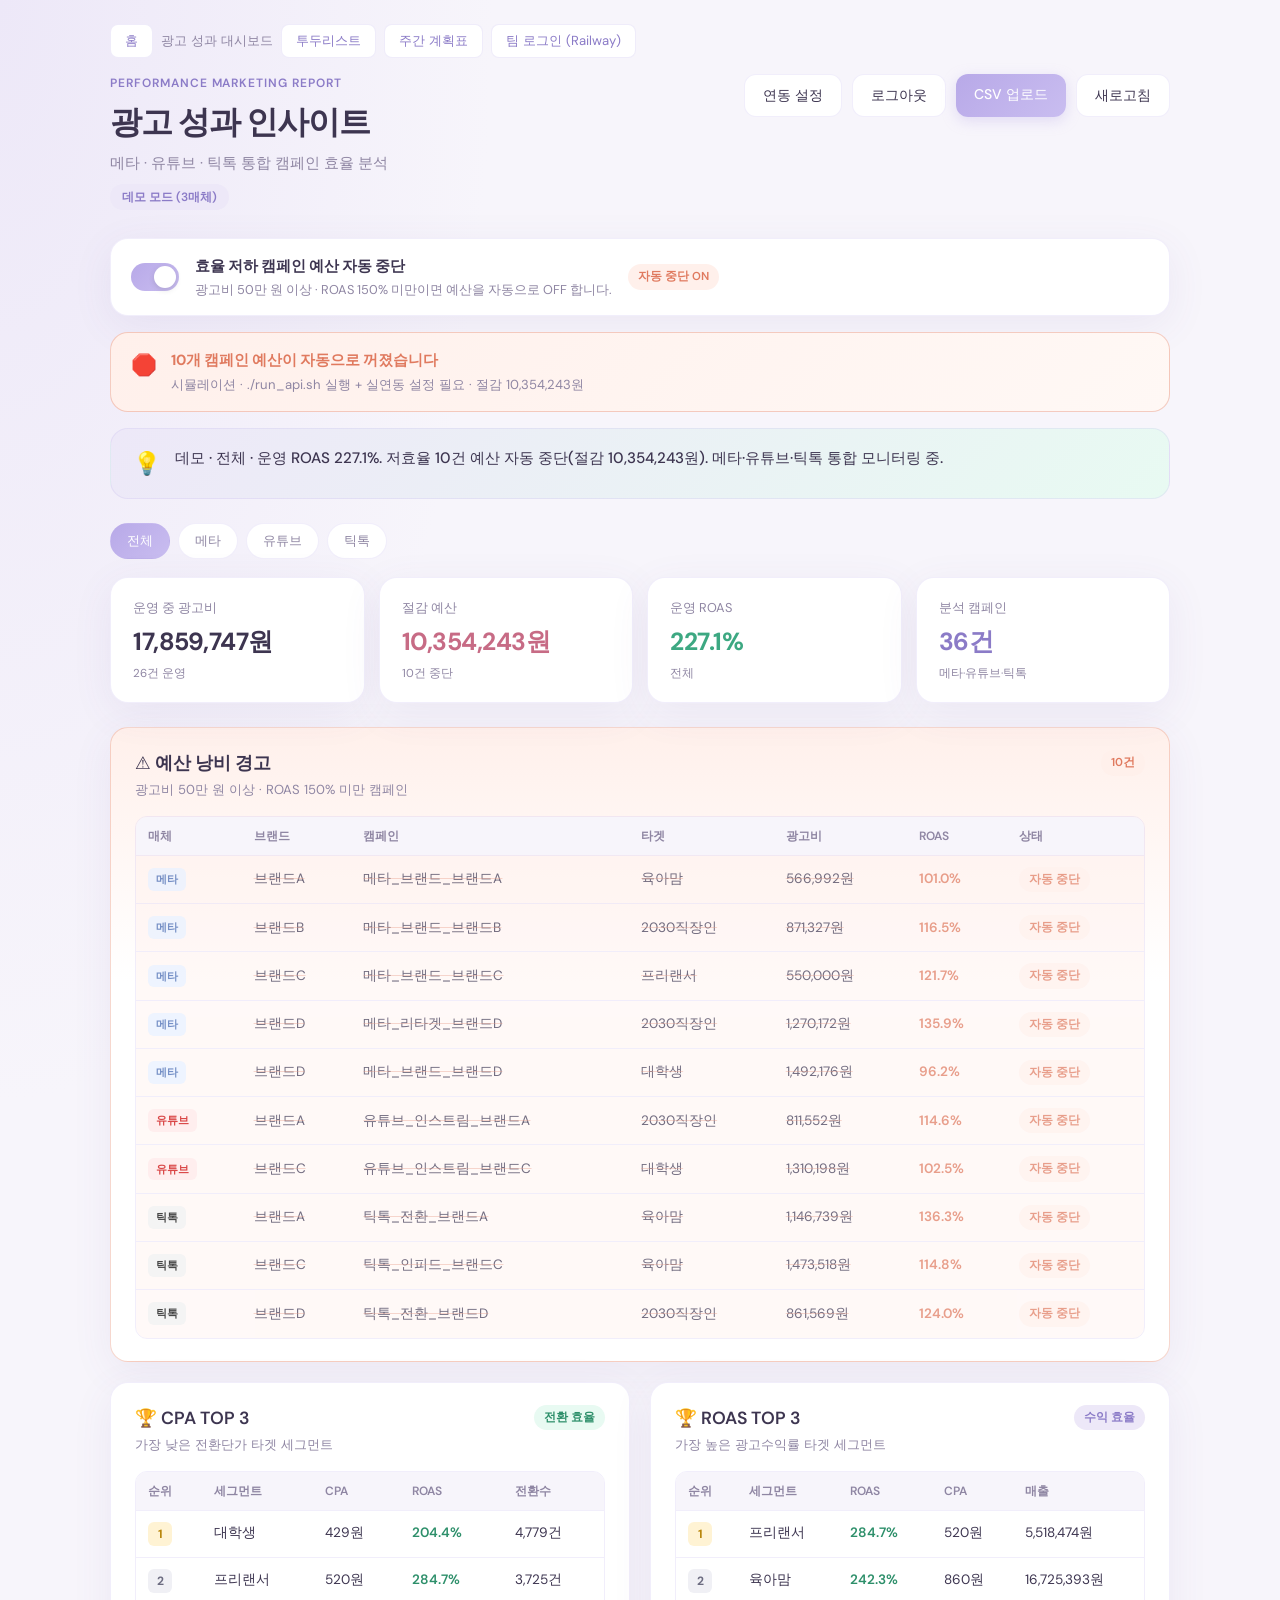
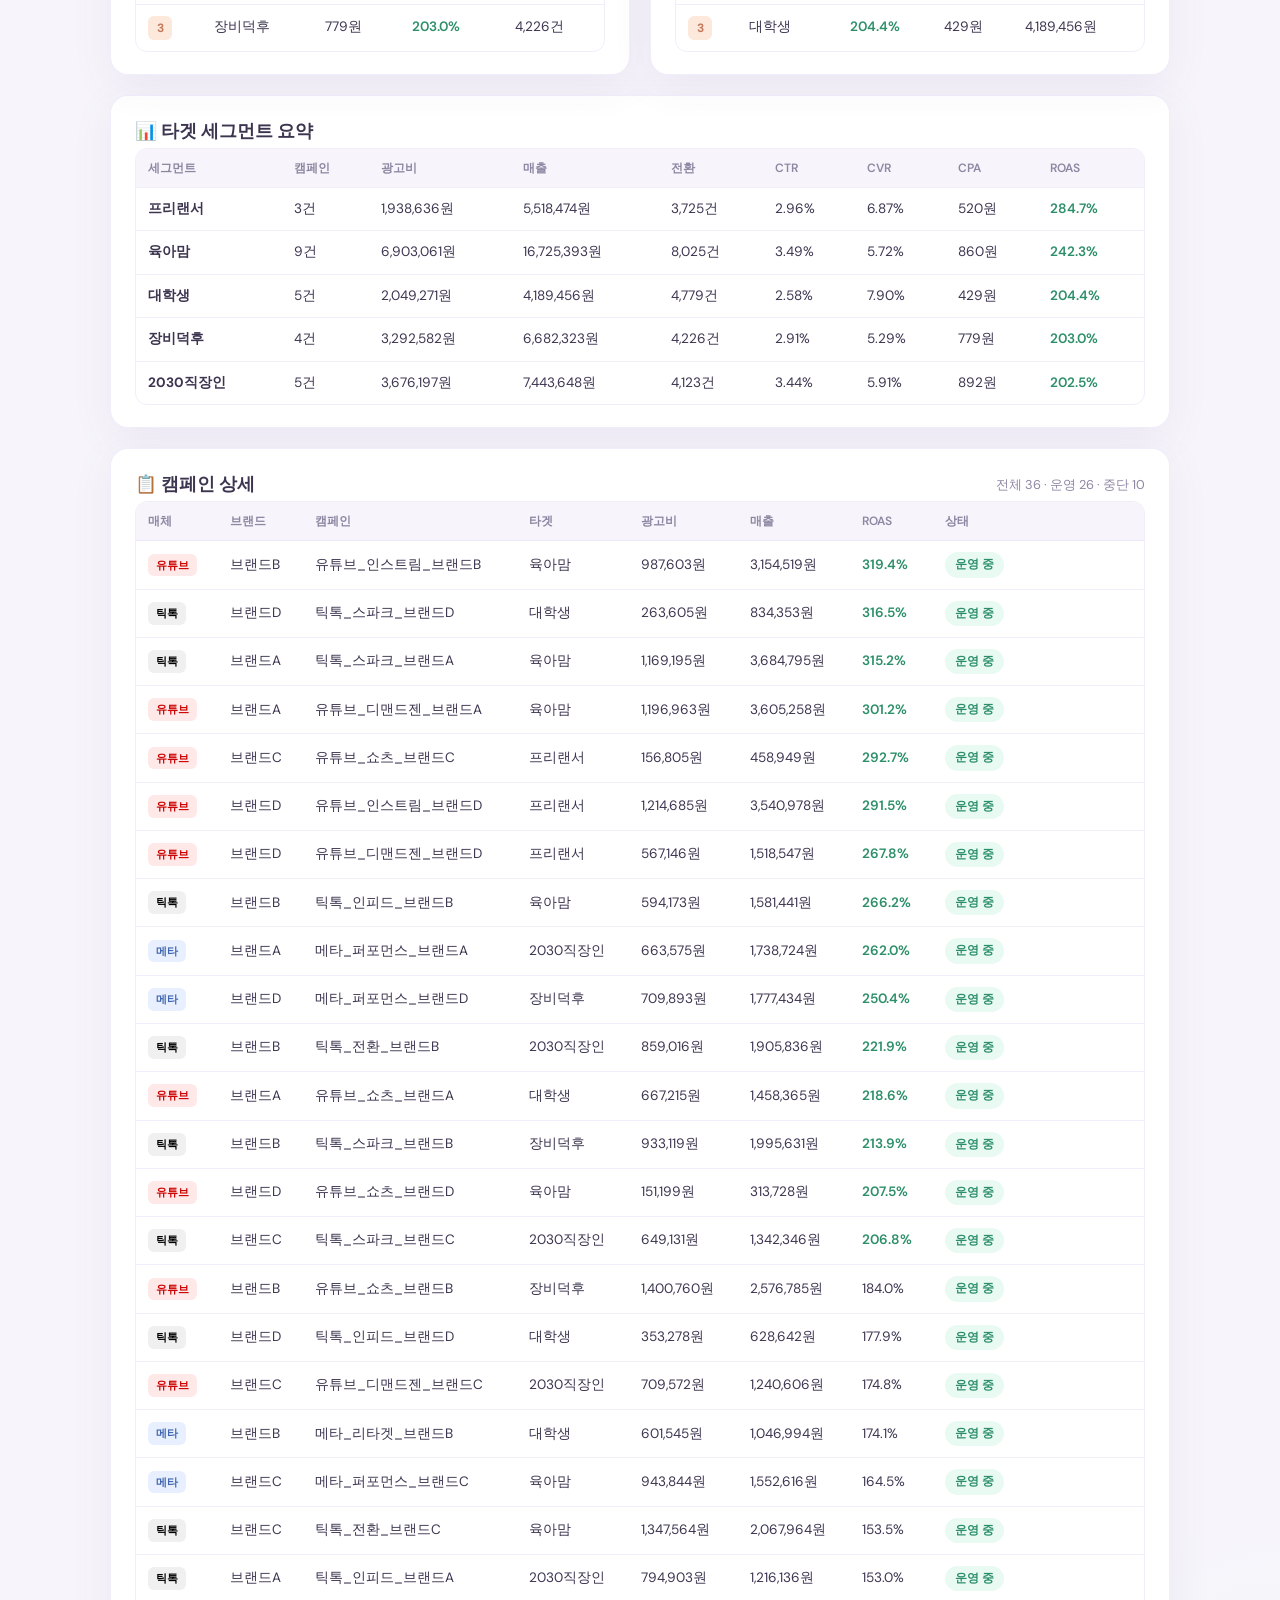
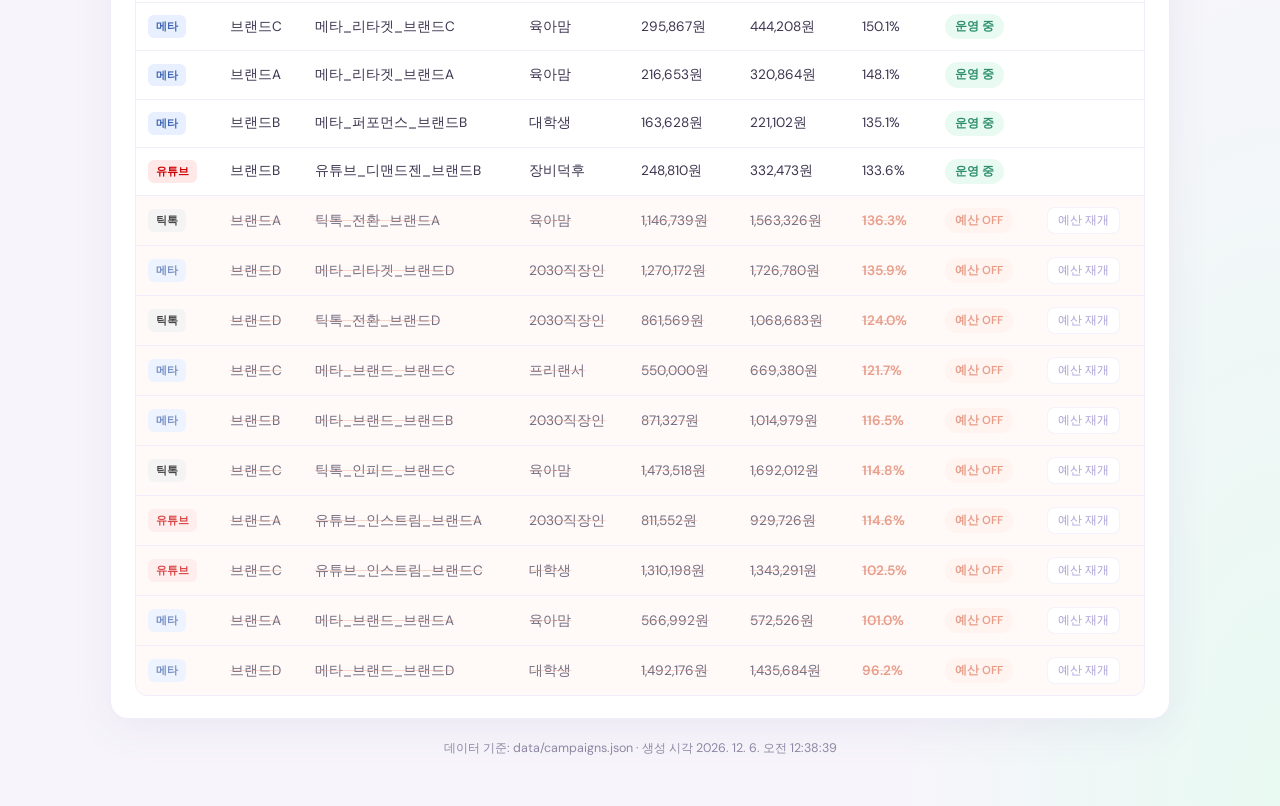
==== commit 40820192: "feat: add todo.html and planner.html + clean hub - index.html is now a clean 3-card hub (Ad Demo / T" ====
--- a/ads.html
+++ b/ads.html
@@ -15,6 +15,8 @@
     <nav class="top-nav">
       <a href="index.html" class="nav-link">홈</a>
       <span class="nav-current">광고 성과 대시보드</span>
+      <a href="todo.html" class="nav-link">투두리스트</a>
+      <a href="planner.html" class="nav-link">주간 계획표</a>
       <a href="https://my-grok-app-production.up.railway.app/login.html" class="nav-link" id="team-app-link">팀 로그인 (Railway)</a>
     </nav>
 
--- a/nav.css
+++ b/nav.css
@@ -1,9 +1,21 @@
 .top-nav {
   display: flex;
   align-items: center;
-  gap: 12px;
-  margin-bottom: 20px;
-  font-size: 0.85rem;
+  gap: 8px;
+  margin-bottom: 16px;
+  font-size: 0.82rem;
+  flex-wrap: wrap;
+}
+
+@media (max-width: 480px) {
+  .top-nav {
+    gap: 6px;
+    font-size: 0.75rem;
+  }
+
+  .nav-link {
+    padding: 5px 10px;
+  }
 }
 
 .nav-link {
--- a/ads.css
+++ b/ads.css
@@ -466,6 +466,8 @@
 
 .table-wrap {
   overflow-x: auto;
+  -webkit-overflow-scrolling: touch;
+  border: 1px solid var(--border);
   border-radius: var(--radius-sm);
 }
 
@@ -561,11 +563,93 @@
 }
 
 @media (max-width: 768px) {
+  .dashboard {
+    padding: 16px 12px 32px;
+  }
+
+  .dash-header {
+    flex-direction: column;
+    gap: 12px;
+  }
+
+  .dash-header h1 {
+    font-size: 1.55rem;
+  }
+
+  .subtitle {
+    font-size: 0.85rem;
+  }
+
+  .header-actions {
+    flex-wrap: wrap;
+    gap: 8px;
+  }
+
+  .upload-btn,
+  .refresh-btn {
+    padding: 8px 14px;
+    font-size: 0.8rem;
+  }
+
   .two-col {
     grid-template-columns: 1fr;
   }
 
+  .kpi-grid {
+    grid-template-columns: repeat(2, 1fr);
+    gap: 10px;
+  }
+
+  .kpi-card {
+    padding: 14px 16px;
+  }
+
+  .kpi-value {
+    font-size: 1.25rem;
+  }
+
+  .panel {
+    padding: 14px 16px;
+  }
+
+  .table-wrap {
+    overflow-x: auto;
+    -webkit-overflow-scrolling: touch;
+  }
+
+  table {
+    font-size: 0.78rem;
+    min-width: 620px;
+  }
+
+  .platform-filters {
+    gap: 6px;
+  }
+
+  .platform-btn {
+    padding: 6px 12px;
+    font-size: 0.75rem;
+  }
+
+  .auto-cutoff-bar {
+    flex-direction: column;
+    align-items: flex-start;
+    gap: 10px;
+    padding: 14px 16px;
+  }
+}
+
+@media (max-width: 480px) {
+  .kpi-grid {
+    grid-template-columns: 1fr;
+  }
+
   .dash-header h1 {
-    font-size: 1.6rem;
+    font-size: 1.35rem;
+  }
+
+  table {
+    min-width: 540px;
+    font-size: 0.72rem;
   }
 }
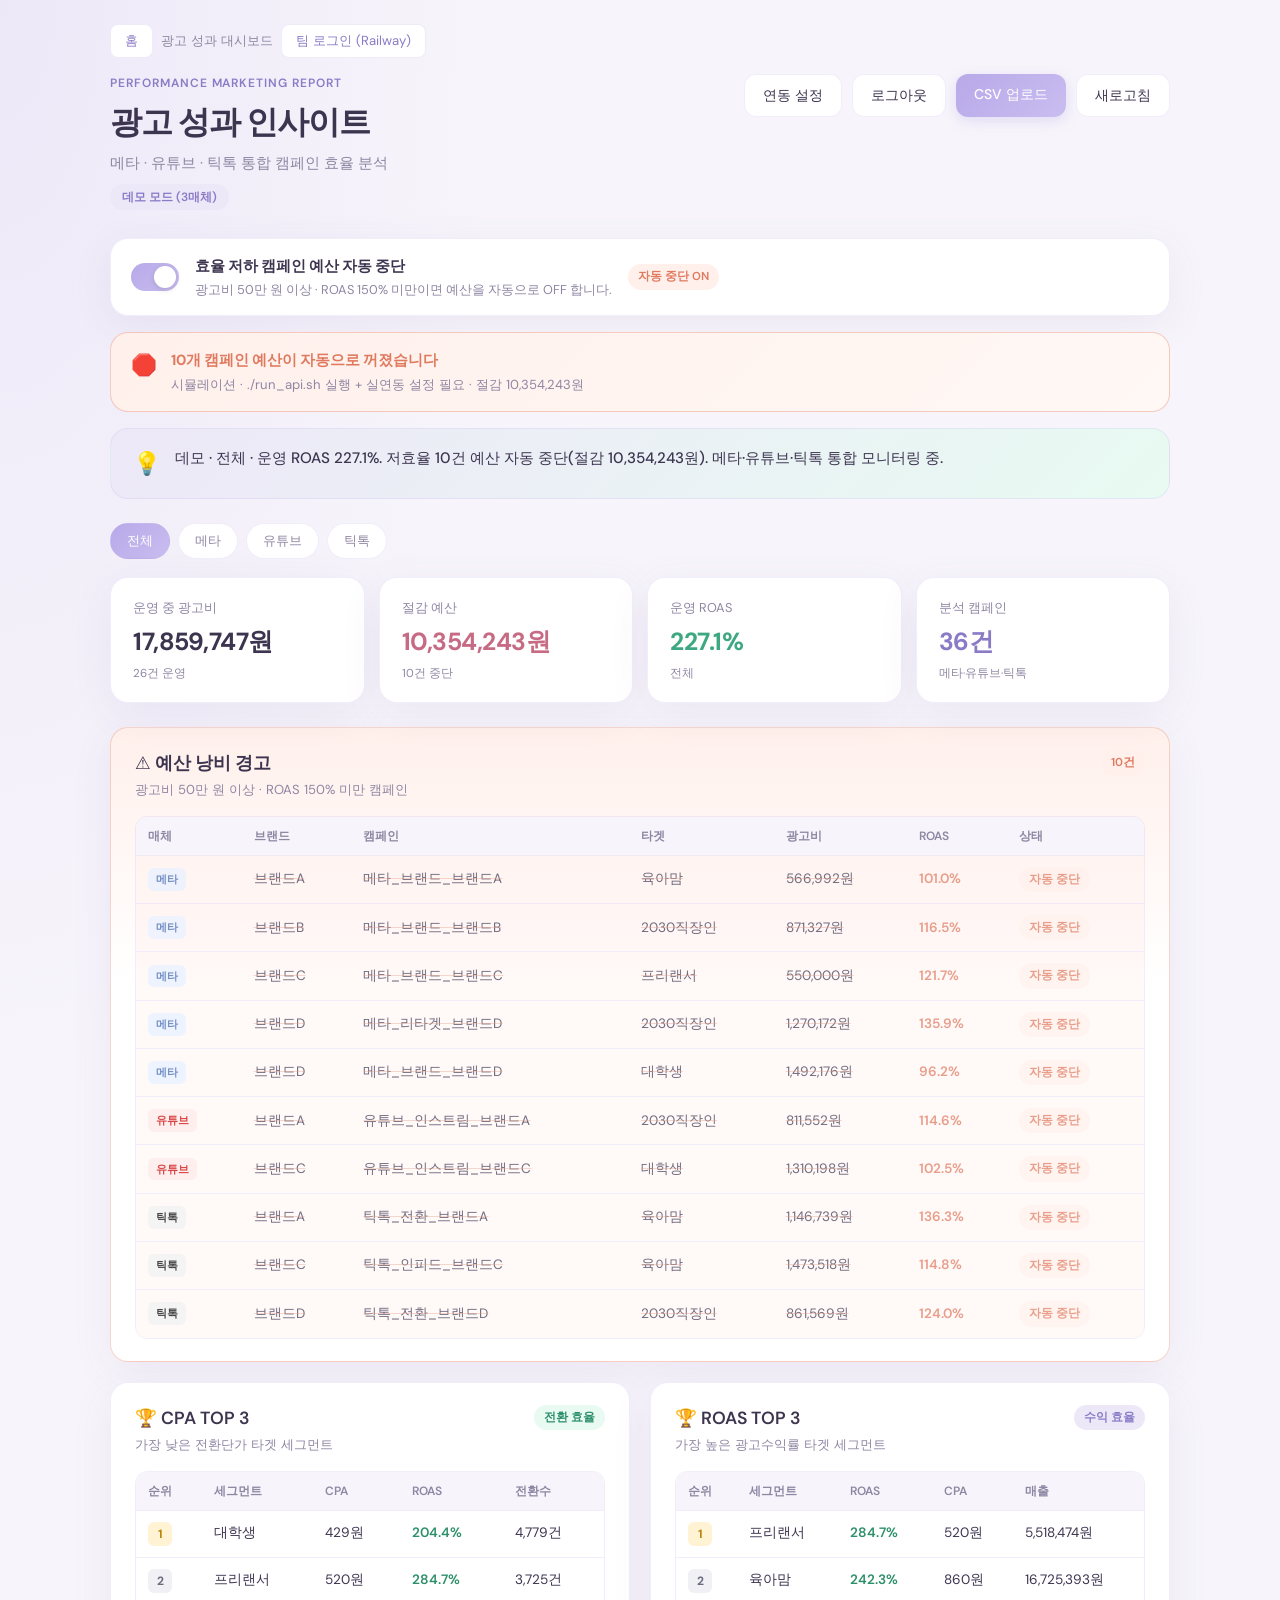
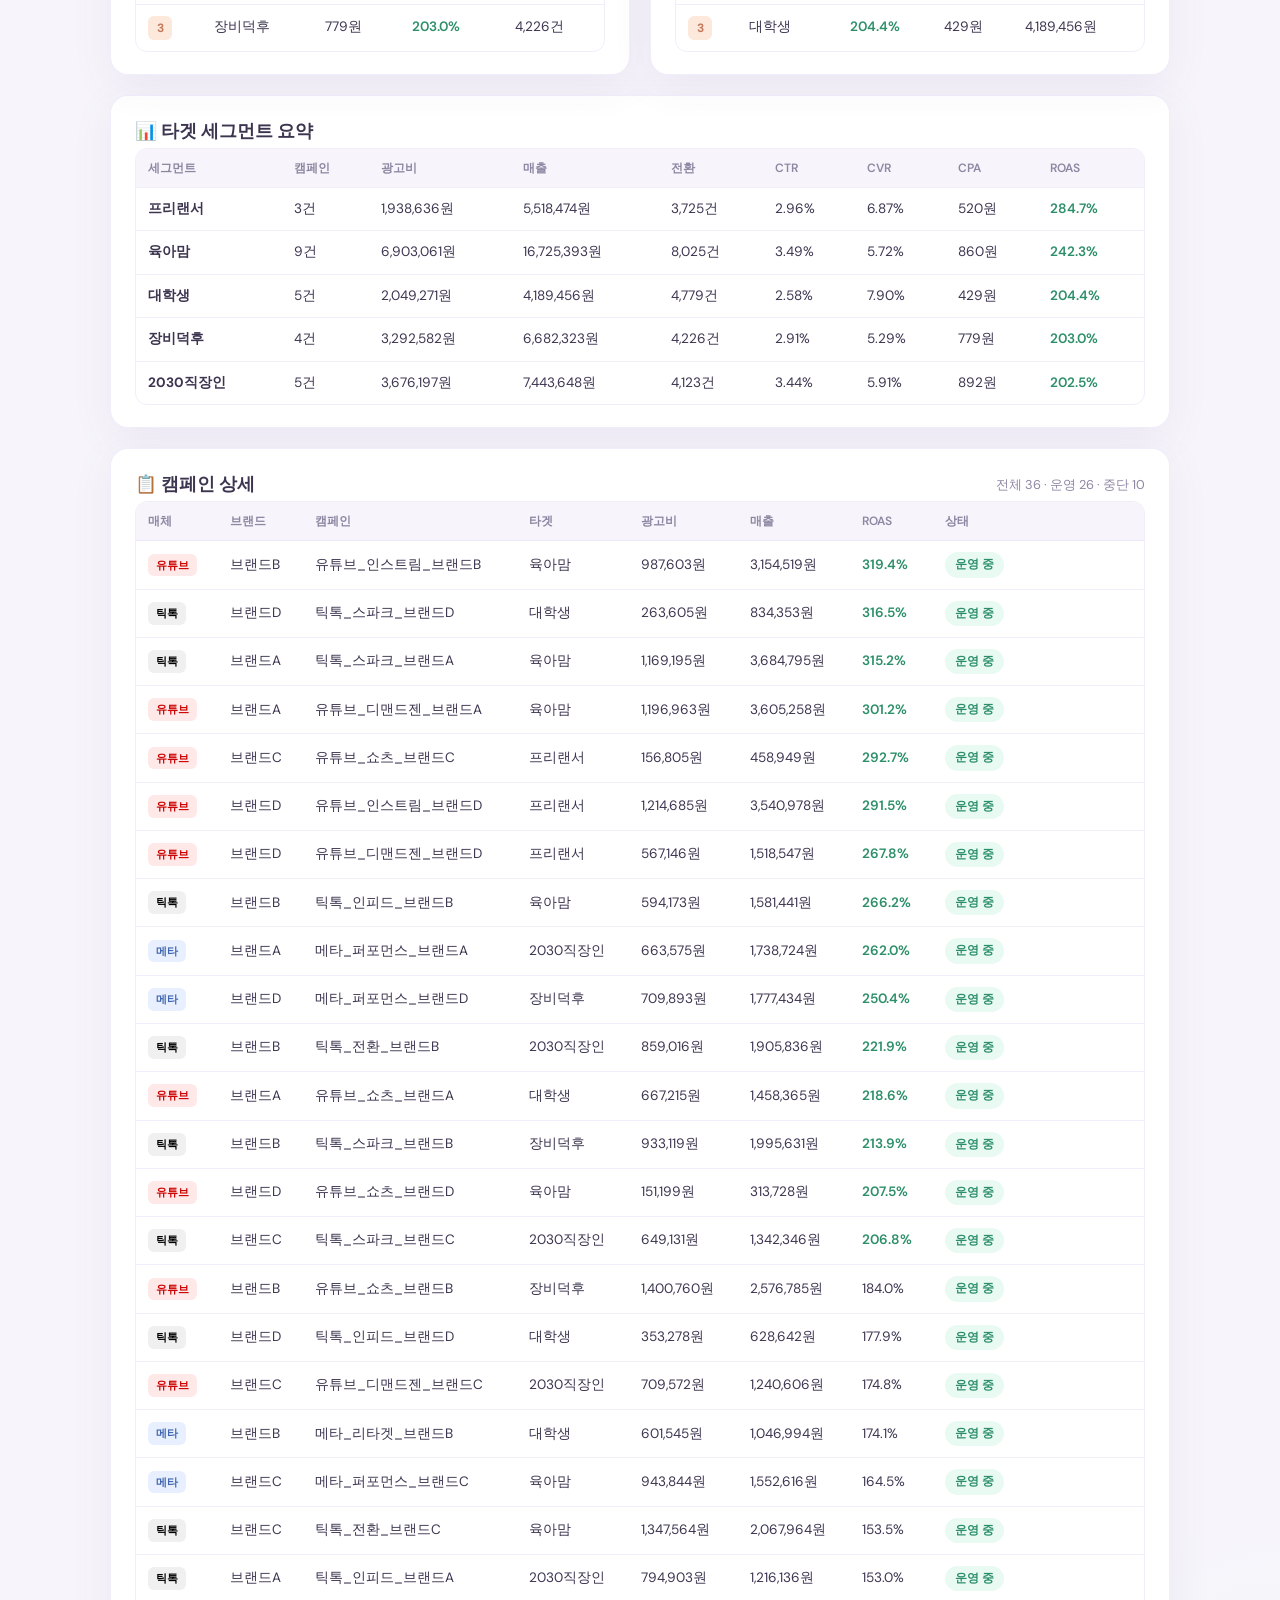
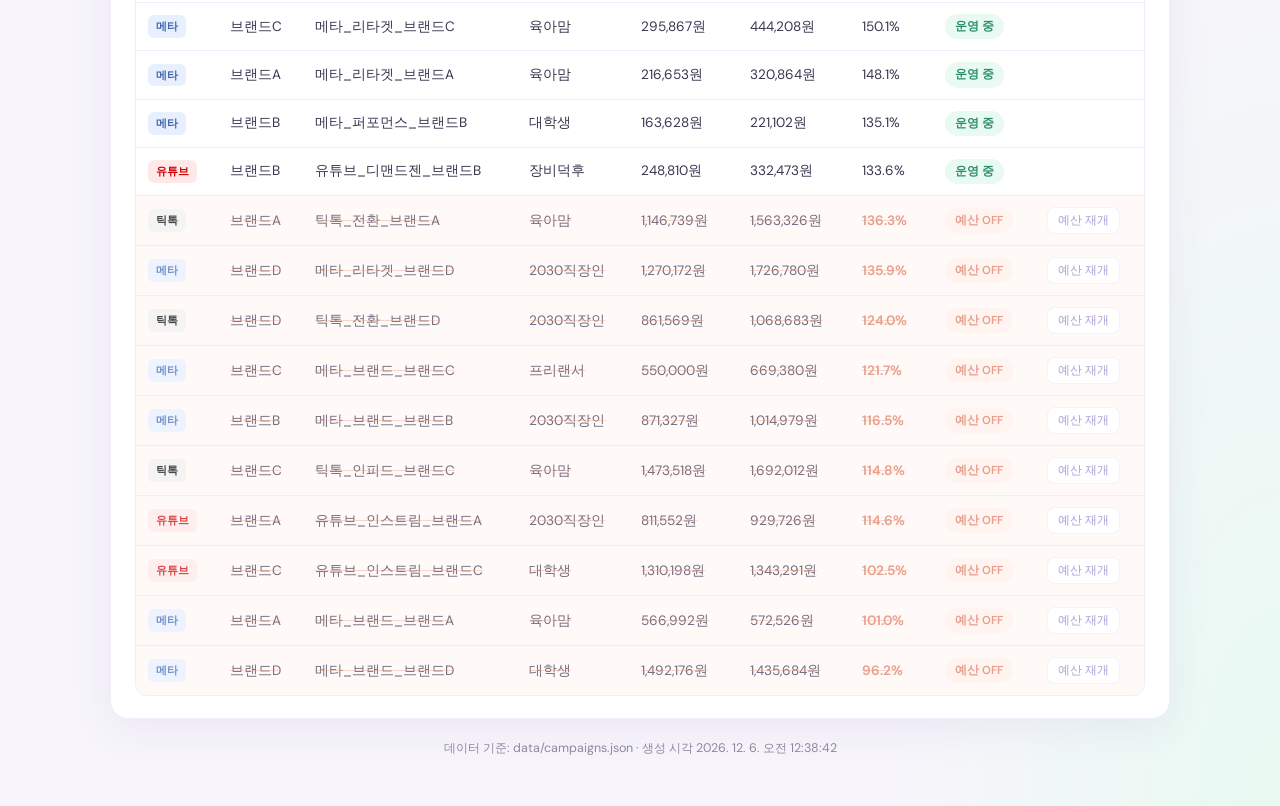
==== commit 48762e5f: "clean: remove 투두리스트 and 주간 계획표 from main nav and hub - index.html nav now only 홈 | 광고 데모 | 팀 대시보드 - " ====
--- a/ads.html
+++ b/ads.html
@@ -15,8 +15,6 @@
     <nav class="top-nav">
       <a href="index.html" class="nav-link">홈</a>
       <span class="nav-current">광고 성과 대시보드</span>
-      <a href="todo.html" class="nav-link">투두리스트</a>
-      <a href="planner.html" class="nav-link">주간 계획표</a>
       <a href="https://my-grok-app-production.up.railway.app/login.html" class="nav-link" id="team-app-link">팀 로그인 (Railway)</a>
     </nav>
 
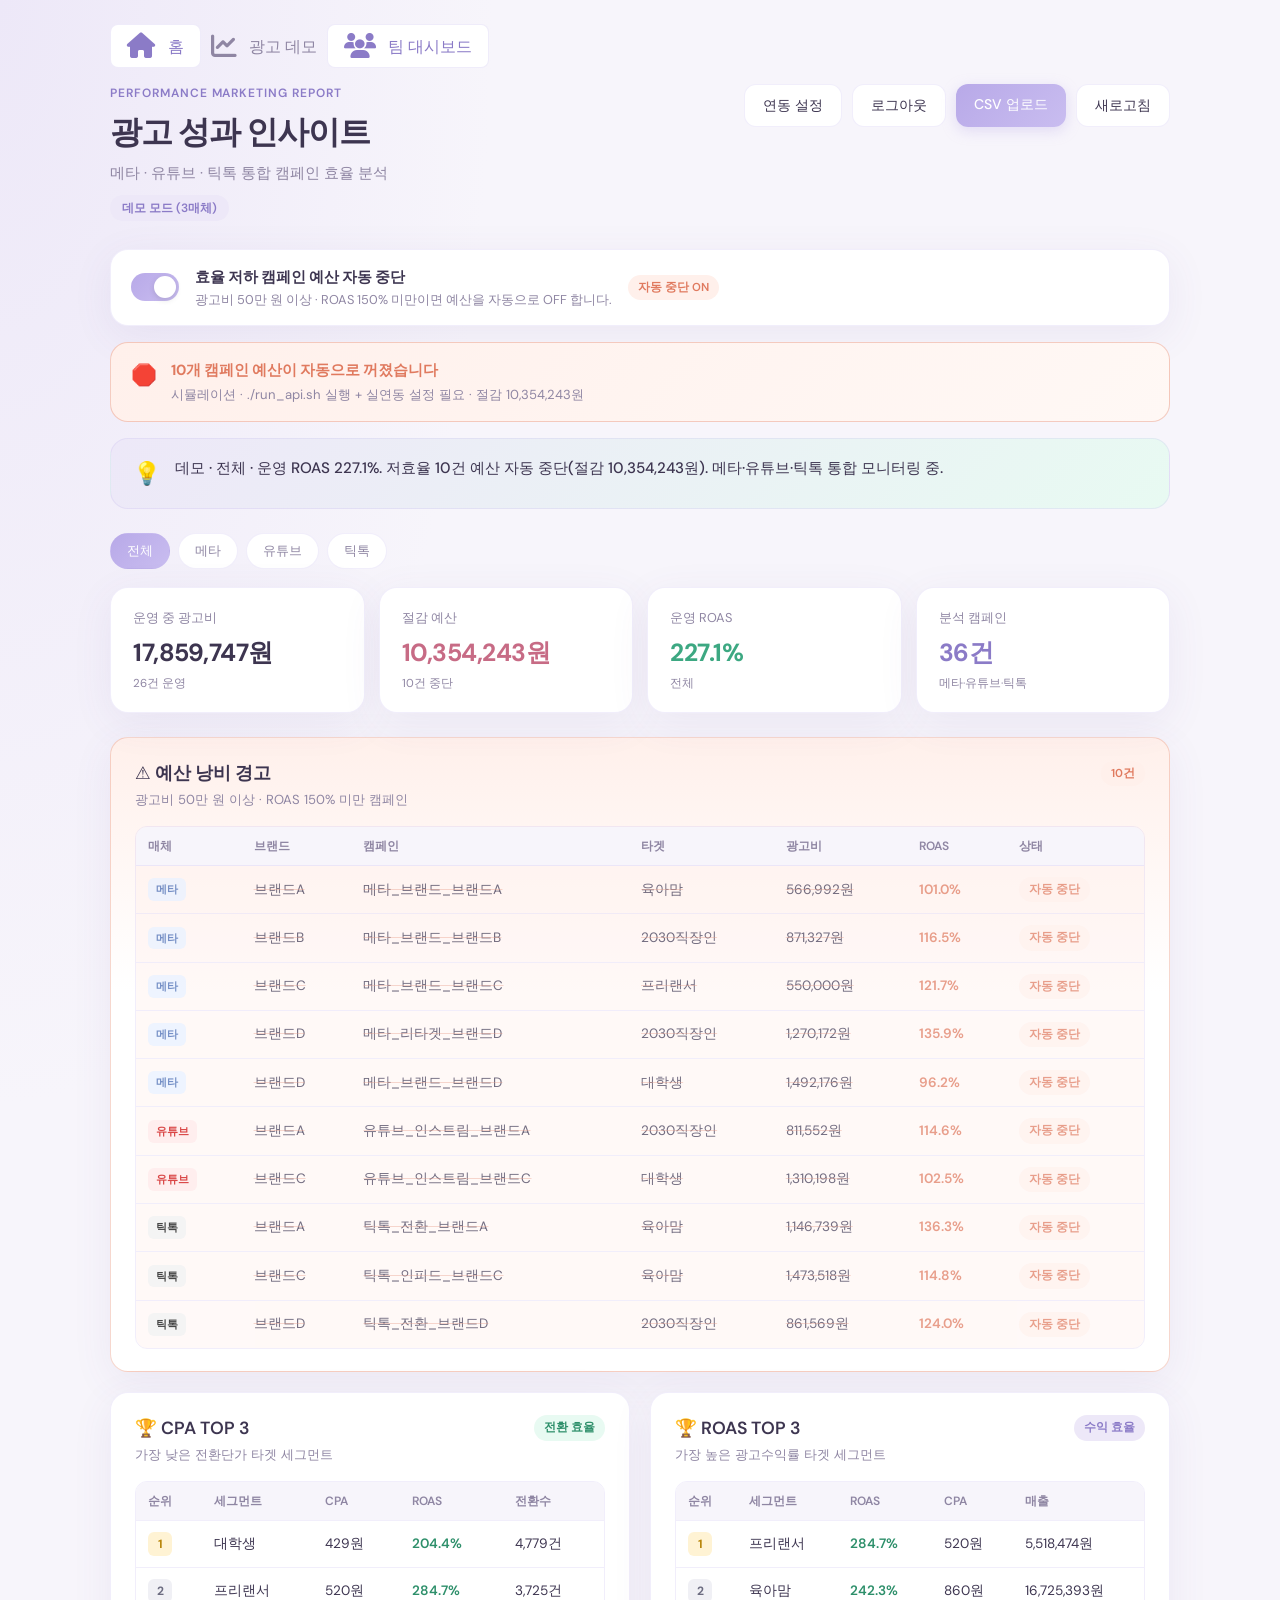
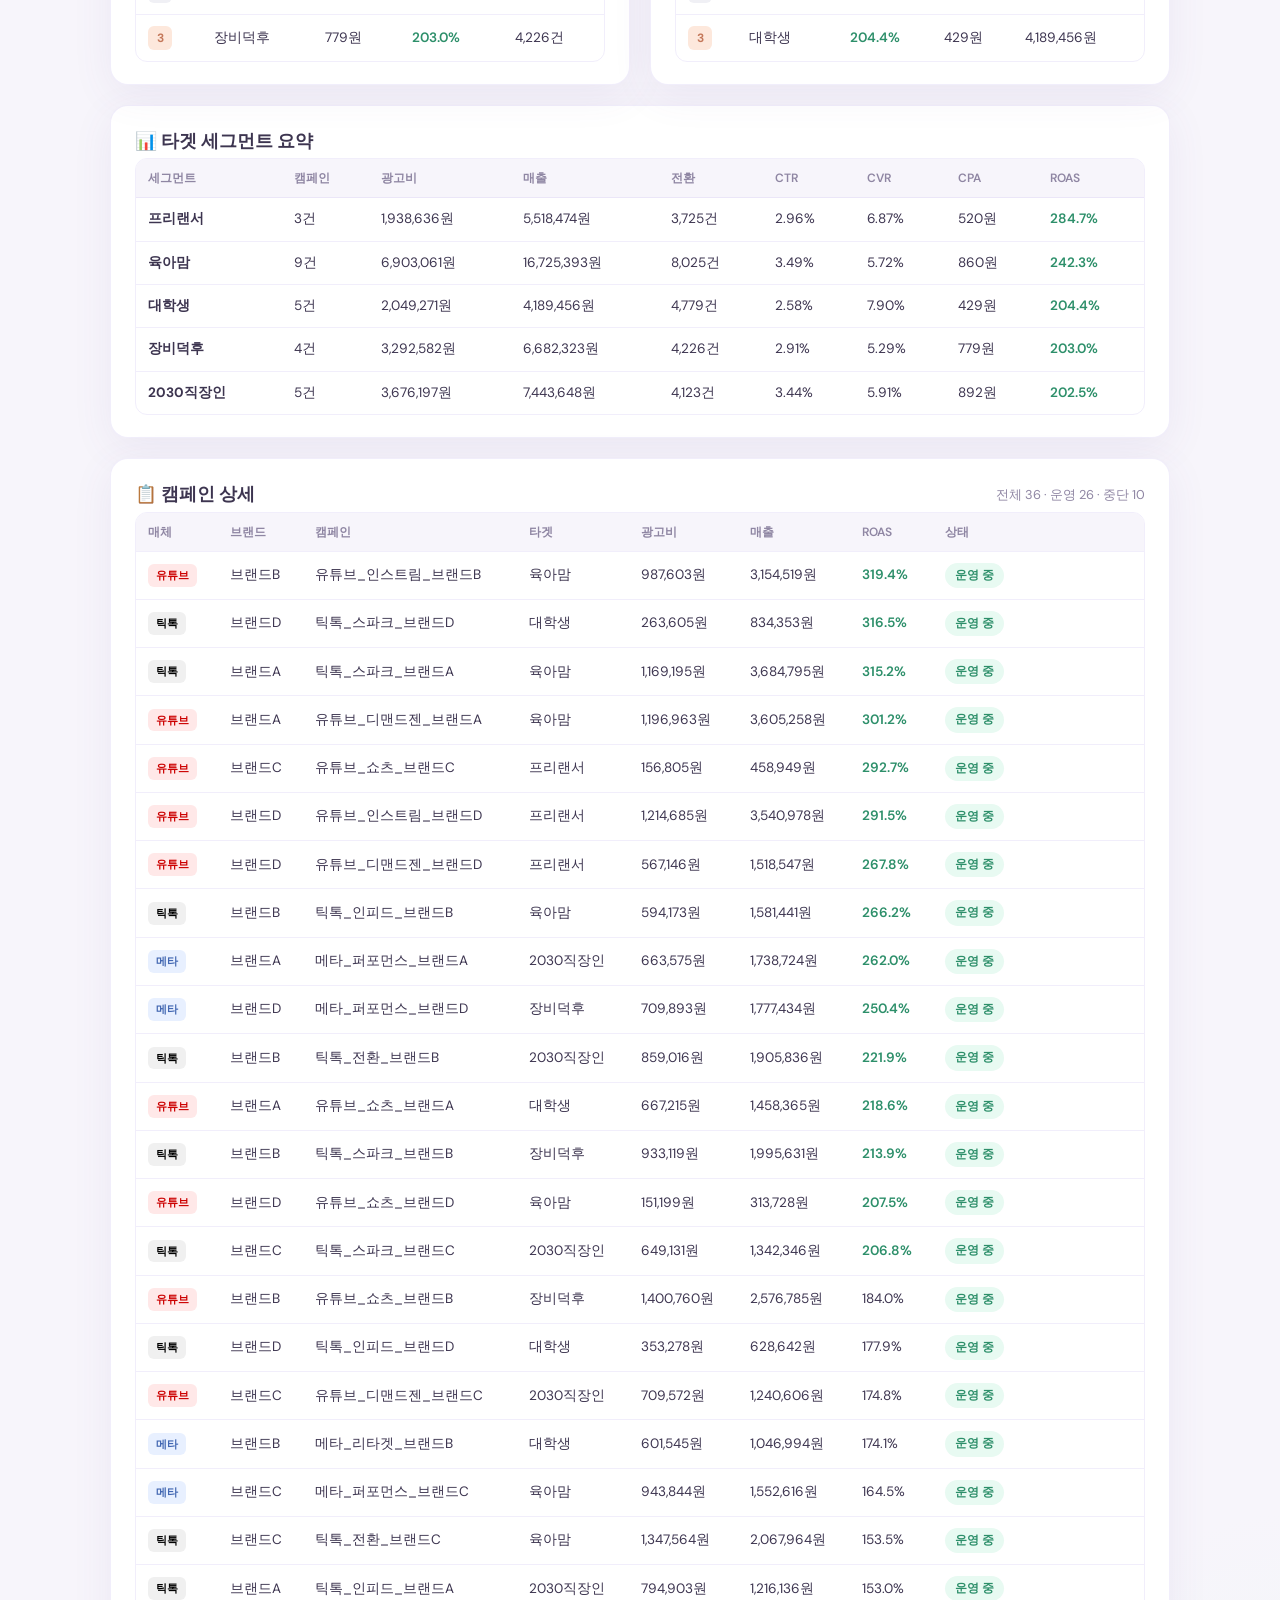
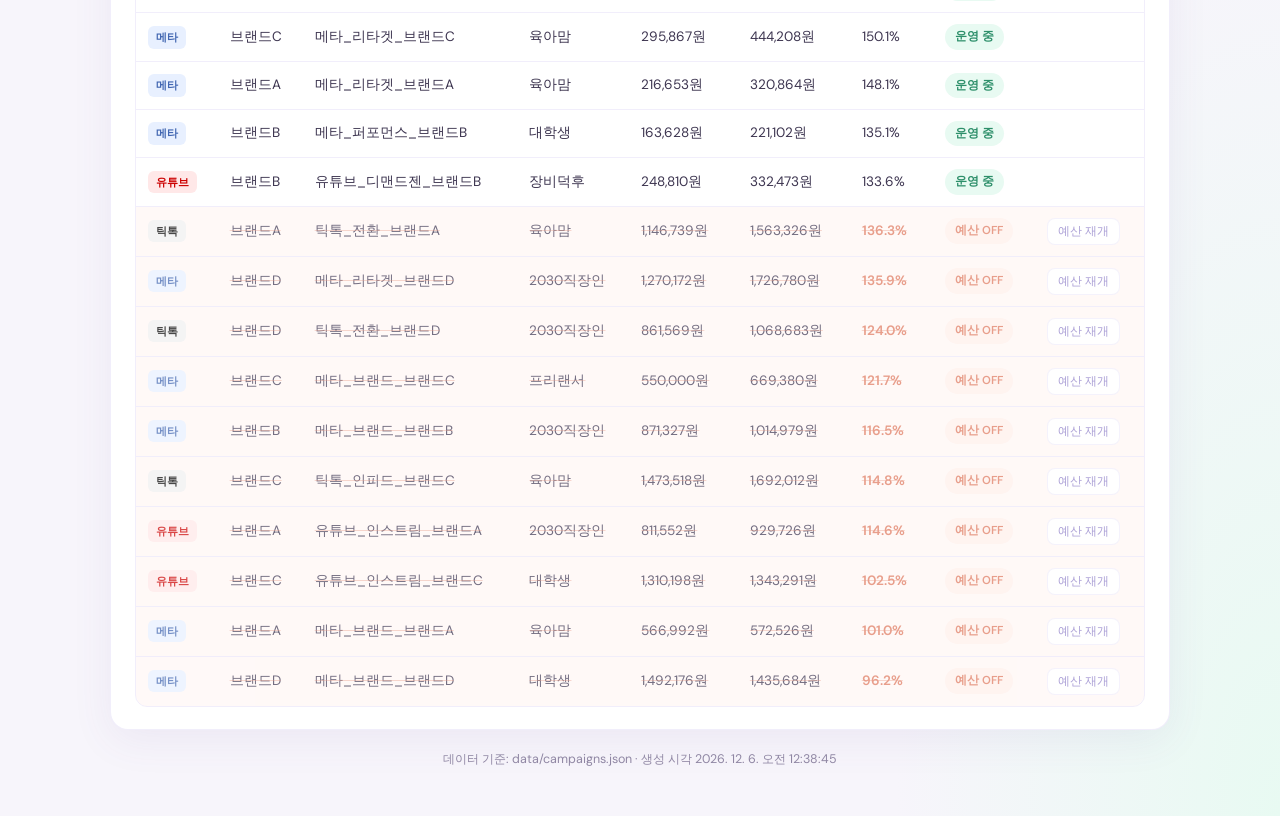
==== commit 8042042f: "feat: enlarge top nav and icons for better visibility - Increased .top-nav base font-size to 1rem, p" ====
--- a/ads.html
+++ b/ads.html
@@ -7,15 +7,16 @@
   <link rel="preconnect" href="https://fonts.googleapis.com">
   <link rel="preconnect" href="https://fonts.gstatic.com" crossorigin>
   <link href="https://fonts.googleapis.com/css2?family=DM+Sans:ital,opsz,wght@0,9..40,400;0,9..40,500;0,9..40,600;0,9..40,700;1,9..40,400&display=swap" rel="stylesheet">
+  <link rel="stylesheet" href="https://cdnjs.cloudflare.com/ajax/libs/font-awesome/6.5.1/css/all.min.css">
   <link rel="stylesheet" href="nav.css">
   <link rel="stylesheet" href="ads.css">
 </head>
 <body>
   <div class="dashboard">
     <nav class="top-nav">
-      <a href="index.html" class="nav-link">홈</a>
-      <span class="nav-current">광고 성과 대시보드</span>
-      <a href="https://my-grok-app-production.up.railway.app/login.html" class="nav-link" id="team-app-link">팀 로그인 (Railway)</a>
+      <a href="index.html" class="nav-link"><i class="fas fa-home"></i> 홈</a>
+      <span class="nav-current"><i class="fas fa-chart-line"></i> 광고 데모</span>
+      <a href="https://my-grok-app-production.up.railway.app/login.html" class="nav-link" id="team-app-link"><i class="fas fa-users"></i> 팀 대시보드</a>
     </nav>
 
     <header class="dash-header">
--- a/nav.css
+++ b/nav.css
@@ -1,27 +1,27 @@
 .top-nav {
   display: flex;
   align-items: center;
-  gap: 8px;
+  gap: 10px;
   margin-bottom: 16px;
-  font-size: 0.82rem;
+  font-size: 1rem;
   flex-wrap: wrap;
 }
 
 @media (max-width: 480px) {
   .top-nav {
-    gap: 6px;
-    font-size: 0.75rem;
+    gap: 8px;
+    font-size: 0.9rem;
   }
 
   .nav-link {
-    padding: 5px 10px;
+    padding: 6px 12px;
   }
 }
 
 .nav-link {
   color: #8b7bc7;
   text-decoration: none;
-  padding: 6px 14px;
+  padding: 8px 16px;
   border-radius: 8px;
   background: #ffffff;
   border: 1px solid rgba(184, 169, 232, 0.22);
@@ -36,4 +36,11 @@
 .nav-current {
   color: #8f86a3;
   white-space: nowrap;
+}
+
+/* Larger icons in top nav */
+.top-nav i {
+  font-size: 1.6em;
+  margin-right: 8px;
+  vertical-align: -3px;
 }
--- a/ads.css
+++ b/ads.css
@@ -583,12 +583,20 @@
   .header-actions {
     flex-wrap: wrap;
     gap: 8px;
+    width: 100%;
   }
 
   .upload-btn,
   .refresh-btn {
     padding: 8px 14px;
     font-size: 0.8rem;
+    flex: 1;
+    min-width: 0;
+  }
+
+  .connect-link {
+    width: 100%;
+    text-align: center;
   }
 
   .two-col {
@@ -615,6 +623,8 @@
   .table-wrap {
     overflow-x: auto;
     -webkit-overflow-scrolling: touch;
+    border: 1px solid var(--border);
+    border-radius: var(--radius-sm);
   }
 
   table {
@@ -624,11 +634,16 @@
 
   .platform-filters {
     gap: 6px;
+    overflow-x: auto;
+    flex-wrap: nowrap;
+    -webkit-overflow-scrolling: touch;
+    padding-bottom: 8px;
   }
 
   .platform-btn {
     padding: 6px 12px;
     font-size: 0.75rem;
+    white-space: nowrap;
   }
 
   .auto-cutoff-bar {
@@ -652,4 +667,10 @@
     min-width: 540px;
     font-size: 0.72rem;
   }
+
+  .header-actions .upload-btn,
+  .header-actions .refresh-btn {
+    font-size: 0.7rem;
+    padding: 6px 10px;
+  }
 }
